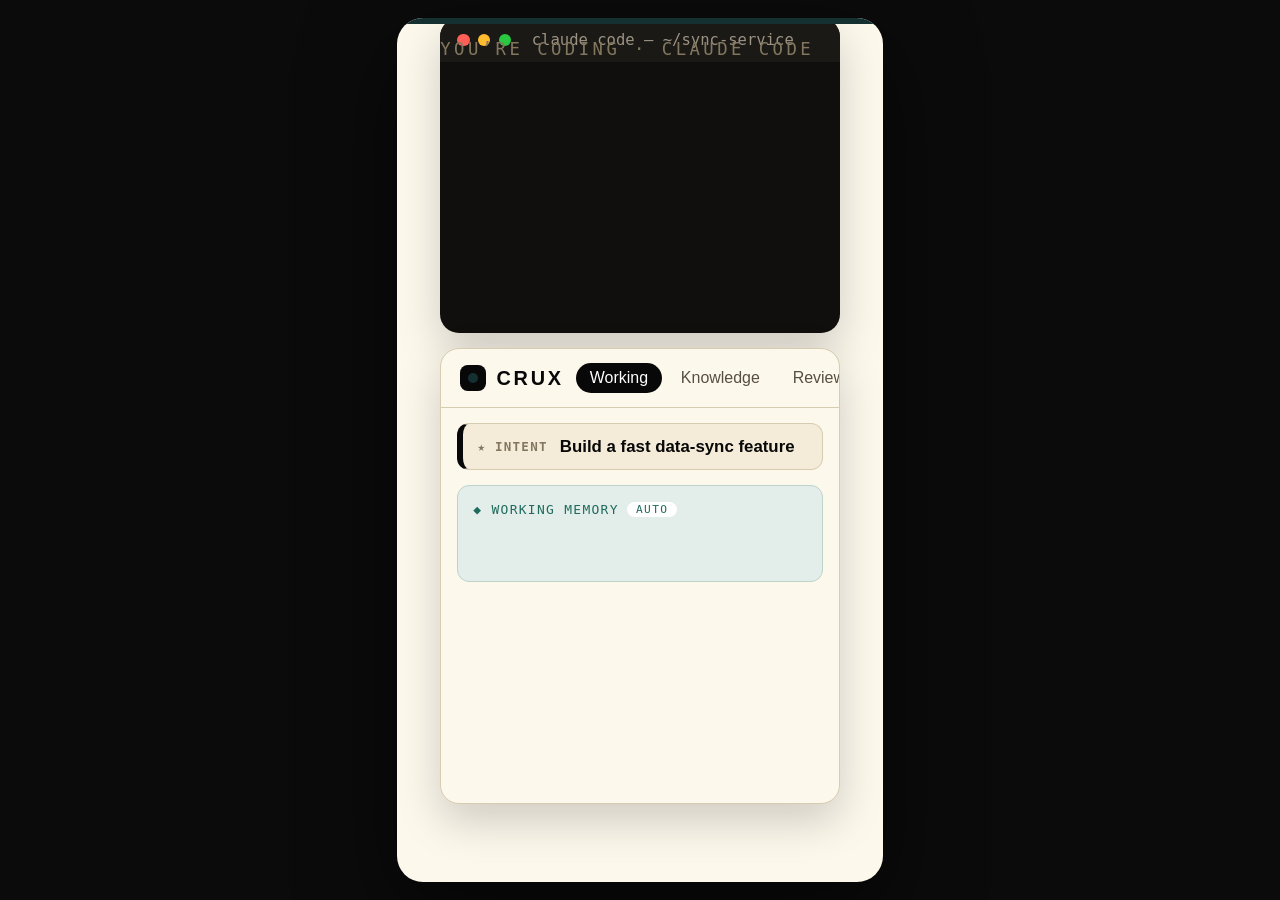
==== docs/demo.html @ d3659c35 "docs: rebuild demo as a product-in-action walkthrough Replaces the caption-only reel with a simulate" ====
<!doctype html>
<html lang="en">
<head>
<meta charset="utf-8"/>
<meta name="viewport" content="width=device-width, initial-scale=1"/>
<title>CRUX — product demo</title>
<style>
  :root{
    --canvas:#fdf8ec; --soft:#f4ecd8; --card:#efe6d0; --strong:#e3d9bf; --hair:#d6ccb2;
    --ink:#080808; --body:#2a251e; --muted:#574f41; --muted2:#83785f;
    --teal:#143030; --teal-ink:#1f6b5e; --teal-bg:#e3ede9; --teal-line:#bcd2cb;
    --peach:#a8541d; --peach-bg:#fbead8; --peach-line:#eccba9;
    --coral:#bf3422; --coral-bg:#fbe2dc; --coral-line:#eebcb1;
    --green:#15833f;
    --sans:-apple-system,BlinkMacSystemFont,"Segoe UI",Inter,Roboto,Helvetica,Arial,sans-serif;
    --mono:"SF Mono",ui-monospace,Menlo,Consolas,monospace;
  }
  *{box-sizing:border-box; margin:0; padding:0}
  html,body{height:100%}
  body{background:#0b0b0c; display:grid; place-items:center; font-family:var(--sans); overflow:hidden}

  .stage{position:relative; height:96vh; aspect-ratio:9/16; max-width:96vw; background:var(--canvas);
    border-radius:26px; overflow:hidden; box-shadow:0 30px 90px rgba(0,0,0,.6); --u:calc(96vh/100);
    display:flex; flex-direction:column}
  @media (max-aspect-ratio:9/16){ .stage{height:auto; width:96vw; --u:calc(96vw*16/9/100);} }

  .bar{position:absolute; top:0; left:0; height:calc(var(--u)*0.7); width:0; background:var(--teal); z-index:30}
  .stage.run .bar{animation:grow 58s linear forwards}
  @keyframes grow{to{width:100%}}

  /* phase label */
  .phase{position:absolute; top:calc(var(--u)*2.4); left:calc(var(--u)*5); z-index:20;
    font-family:var(--mono); font-size:calc(var(--u)*2); letter-spacing:.2em; text-transform:uppercase;
    color:var(--muted2); opacity:0; transition:opacity .5s}
  .phase.show{opacity:1}

  .desk{position:relative; flex:1; min-height:0; padding:calc(var(--u)*5.5) calc(var(--u)*5) 0}

  /* a window (terminal or app) */
  .win{position:absolute; left:calc(var(--u)*5); right:calc(var(--u)*5); border-radius:calc(var(--u)*2.2);
    overflow:hidden; box-shadow:0 calc(var(--u)*2) calc(var(--u)*5) rgba(8,8,8,.18);
    opacity:0; transform:translateY(calc(var(--u)*2)); transition:opacity .55s ease, transform .55s ease, top .55s ease, height .55s ease}
  .win.show{opacity:1; transform:none}
  .chrome{display:flex; align-items:center; gap:calc(var(--u)*1); padding:calc(var(--u)*1.5) calc(var(--u)*2)}
  .chrome .d{width:calc(var(--u)*1.4); height:calc(var(--u)*1.4); border-radius:50%}
  .chrome .t{margin-left:calc(var(--u)*1.4); font-family:var(--mono); font-size:calc(var(--u)*1.8)}

  /* terminal */
  #term{background:#100f0d}
  #term .chrome{background:#1b1916} #term .chrome .t{color:#9b9282}
  .scr{padding:calc(var(--u)*2) calc(var(--u)*2.2); font-family:var(--mono); font-size:calc(var(--u)*1.95);
    line-height:1.55; color:#e7ddc6; min-height:calc(var(--u)*12)}
  .scr .pr{color:#6fc0a8}
  .scr .out{color:#cfe6dd}
  .scr .ctx{display:block; margin:calc(var(--u)*1.4) 0; padding:calc(var(--u)*1.6) calc(var(--u)*1.8);
    border:1px dashed #3a5650; border-radius:calc(var(--u)*1.2); color:#8fc7b8; font-size:calc(var(--u)*1.95); line-height:1.5; white-space:pre-wrap}
  .scr .ctx b{color:#bfe3d8}
  .scr .hook{color:#7c9b93; font-size:calc(var(--u)*1.9)}
  .caret{display:inline-block; width:calc(var(--u)*1.1); height:calc(var(--u)*2.4); background:#6fc0a8;
    vertical-align:-3px; margin-left:2px; animation:blink 1s steps(1) infinite}
  @keyframes blink{50%{opacity:0}}

  /* CRUX app window */
  #crux{background:var(--canvas); border:1px solid var(--hair)}
  #crux .chrome{background:var(--soft); border-bottom:1px solid var(--hair)}
  #crux .chrome .t{color:var(--muted)}
  .appbar{display:flex; align-items:center; gap:calc(var(--u)*1.4); padding:calc(var(--u)*1.6) calc(var(--u)*2.2);
    border-bottom:1px solid var(--hair)}
  .logo{display:flex; align-items:center; gap:calc(var(--u)*1.2)}
  .logo .mk{width:calc(var(--u)*3); height:calc(var(--u)*3); border-radius:calc(var(--u)*0.9); background:var(--ink); position:relative}
  .logo .mk::after{content:""; position:absolute; inset:calc(var(--u)*0.9); border-radius:50%; background:var(--teal)}
  .logo .nm{font-weight:800; letter-spacing:.14em; font-size:calc(var(--u)*2.3); color:var(--ink)}
  .tabs{display:flex; gap:calc(var(--u)*0.6); margin-left:auto}
  .tab{font-size:calc(var(--u)*1.85); color:var(--muted); padding:calc(var(--u)*0.7) calc(var(--u)*1.6); border-radius:999px}
  .tab.on{background:var(--ink); color:#fff}
  .appbody{padding:calc(var(--u)*1.8)}

  .intent{display:flex; align-items:center; gap:calc(var(--u)*1.4); background:var(--soft); border:1px solid var(--hair);
    border-left:calc(var(--u)*0.8) solid var(--ink); border-radius:calc(var(--u)*1.4); padding:calc(var(--u)*1.4) calc(var(--u)*1.7);
    font-size:calc(var(--u)*1.95); color:var(--ink); font-weight:600}
  .intent .lab{font-family:var(--mono); font-size:calc(var(--u)*1.45); letter-spacing:.1em; text-transform:uppercase; color:var(--muted2)}

  .ctxpanel{margin-top:calc(var(--u)*1.8); background:var(--teal-bg); border:1px solid var(--teal-line); border-radius:calc(var(--u)*1.4); padding:calc(var(--u)*1.8)}
  .ctxpanel .lab{font-family:var(--mono); font-size:calc(var(--u)*1.5); letter-spacing:.1em; text-transform:uppercase; color:var(--teal-ink); margin-bottom:calc(var(--u)*1.1); display:flex; align-items:center; gap:calc(var(--u)*1)}
  .ctxpanel .auto{font-size:calc(var(--u)*1.3); background:#fff; color:var(--teal-ink); border-radius:999px; padding:1px calc(var(--u)*1)}
  .ctxpanel .wm{font-size:calc(var(--u)*1.85); line-height:1.45; color:var(--body); min-height:calc(var(--u)*4.5)}

  .dumps{margin-top:calc(var(--u)*1.5); display:flex; flex-direction:column; gap:calc(var(--u)*1)}
  .crd{display:flex; align-items:center; gap:calc(var(--u)*1.2); background:#fff; border:1px solid var(--hair);
    border-radius:calc(var(--u)*1.2); padding:calc(var(--u)*1.25) calc(var(--u)*1.4); font-size:calc(var(--u)*1.85); color:var(--body);
    opacity:0; transform:translateX(calc(var(--u)*3)); transition:opacity .45s ease, transform .45s ease}
  .crd.in{opacity:1; transform:none}
  .tag{font-family:var(--mono); font-size:calc(var(--u)*1.4); letter-spacing:.04em; text-transform:uppercase; font-weight:700;
    padding:calc(var(--u)*0.5) calc(var(--u)*1); border-radius:999px; flex:none}
  .t-dec{background:#e3eefb; color:#1f5fb0} .t-con{background:var(--coral-bg); color:var(--coral)}
  .t-q{background:var(--coral-bg); color:var(--coral)} .t-req{background:#e6efe0; color:#3d6b2a}
  .via{margin-left:auto; font-family:var(--mono); font-size:calc(var(--u)*1.4); color:var(--muted2); flex:none}

  .toast{position:absolute; right:calc(var(--u)*7); z-index:25; background:var(--ink); color:#fff;
    font-size:calc(var(--u)*1.9); padding:calc(var(--u)*1.3) calc(var(--u)*2); border-radius:999px;
    display:flex; align-items:center; gap:calc(var(--u)*1); opacity:0; transform:translateY(calc(var(--u)*1.5)); transition:.4s}
  .toast.show{opacity:1; transform:none}
  .toast .pls{width:calc(var(--u)*1.3); height:calc(var(--u)*1.3); border-radius:50%; background:var(--green)}

  /* caption strip */
  .cap{flex:none; padding:calc(var(--u)*2.2) calc(var(--u)*6) calc(var(--u)*3.2);
    font-size:calc(var(--u)*2.5); line-height:1.32; color:var(--muted); text-align:center; min-height:calc(var(--u)*9)}
  .cap b{color:var(--ink)}

  /* CTA */
  #cta{position:absolute; inset:0; background:var(--canvas); display:flex; flex-direction:column;
    justify-content:center; gap:calc(var(--u)*2.6); padding:calc(var(--u)*7); opacity:0; transition:opacity .6s; z-index:18}
  #cta.show{opacity:1}
  #cta .logo .mk{width:calc(var(--u)*6); height:calc(var(--u)*6); border-radius:calc(var(--u)*1.6)}
  #cta .logo .mk::after{inset:calc(var(--u)*1.9)}
  #cta .logo .nm{font-size:calc(var(--u)*6.5); letter-spacing:.12em}
  #cta h1{font-size:calc(var(--u)*6.2); line-height:1.05; letter-spacing:-.02em; color:var(--ink); font-weight:700}
  #cta .row{display:flex; gap:calc(var(--u)*1.4); flex-wrap:wrap}
  #cta .chip{font-size:calc(var(--u)*2.1); background:var(--soft); border:1px solid var(--hair); color:var(--ink);
    border-radius:999px; padding:calc(var(--u)*1.3) calc(var(--u)*2.2); font-weight:600}
  #cta .sub{font-size:calc(var(--u)*2.4); color:var(--muted)}

  .replay{position:absolute; inset:0; display:none; place-items:center; background:rgba(8,8,8,.78); z-index:40}
  .replay.show{display:grid}
  .replay button{font-size:calc(var(--u)*3); font-weight:600; color:#fff; background:var(--teal); border:none;
    border-radius:999px; padding:calc(var(--u)*2.2) calc(var(--u)*5); cursor:pointer}
</style>
</head>
<body>
  <div class="stage run" id="stage">
    <div class="bar"></div>
    <div class="phase" id="phase"></div>

    <div class="desk" id="desk">
      <!-- terminal -->
      <div class="win" id="term">
        <div class="chrome"><span class="d" style="background:#ff5f57"></span><span class="d" style="background:#febc2e"></span><span class="d" style="background:#28c840"></span><span class="t">claude code — ~/sync-service</span></div>
        <div class="scr" id="scr"></div>
      </div>

      <!-- CRUX app -->
      <div class="win" id="crux">
        <div class="appbar">
          <div class="logo"><span class="mk"></span><span class="nm">CRUX</span></div>
          <div class="tabs"><span class="tab on">Working</span><span class="tab">Knowledge</span><span class="tab">Review</span></div>
        </div>
        <div class="appbody">
          <div class="intent"><span class="lab">★ intent</span><span>Build a fast data-sync feature</span></div>
          <div class="ctxpanel">
            <div class="lab">◆ working memory <span class="auto">auto</span></div>
            <div class="wm" id="wm"></div>
          </div>
          <div class="dumps" id="dumps">
            <div class="crd" data-i="0"><span class="tag t-dec">decision</span>Sync incrementally, not full-table<span class="via">via claude-code</span></div>
            <div class="crd" data-i="1"><span class="tag t-con">constraint</span>Never deploy on Fridays<span class="via">via claude-code</span></div>
            <div class="crd" data-i="2"><span class="tag t-q">open q</span>How to resolve write conflicts?<span class="via">via claude-code</span></div>
          </div>
        </div>
      </div>

      <div class="toast" id="toast"><span class="pls"></span><span>CRUX · captured 3</span></div>
    </div>

    <div class="cap" id="cap"></div>

    <!-- CTA -->
    <div id="cta">
      <div class="logo"><span class="mk"></span><span class="nm">CRUX</span></div>
      <h1>Never re-explain<br/>context again.</h1>
      <div class="row"><span class="chip">🔒 Local-first</span><span class="chip">🪝 In your agent</span><span class="chip">🎯 Intent-aware</span></div>
      <div class="sub">memory for AI coding agents — captures what you decide, feeds it back when you need it.</div>
    </div>

    <div class="replay" id="replay"><button onclick="play()">▶ Replay</button></div>
  </div>

<script>
const $ = id => document.getElementById(id);
const stage=$('stage'), phase=$('phase'), term=$('term'), crux=$('crux'), scr=$('scr'),
      wm=$('wm'), toast=$('toast'), cap=$('cap'), cta=$('cta'), replay=$('replay'), desk=$('desk');
let RUN=0;
const sleep=ms=>new Promise(r=>setTimeout(r,ms));
function setPhase(t){ phase.textContent=t; phase.classList.toggle('show', !!t); }
function caption(html){ cap.innerHTML=html; }
function caret(el){ const c=document.createElement('span'); c.className='caret'; el.appendChild(c); return c; }

async function type(el, text, cps, id){           // typewriter into a fresh span
  const span=document.createElement('span'); el.appendChild(span);
  const car=caret(el);
  for(const ch of text){ if(id!==RUN) return; span.textContent+=ch; await sleep(1000/cps); }
  car.remove(); return span;
}
async function stream(el, cls, text, wps, id){     // word-by-word "model output"
  const span=document.createElement('span'); span.className=cls; el.appendChild(span);
  const words=text.split(' ');
  for(let i=0;i<words.length;i++){ if(id!==RUN) return; span.textContent+=(i?' ':'')+words[i]; await sleep(1000/wps); }
  return span;
}
function reset(){
  scr.innerHTML=''; wm.textContent='';
  [term,crux].forEach(w=>w.classList.remove('show'));
  toast.classList.remove('show'); cta.classList.remove('show'); replay.classList.remove('show');
  document.querySelectorAll('.crd').forEach(c=>c.classList.remove('in'));
  setPhase(''); caption('');
  stage.classList.remove('run'); void stage.offsetWidth; stage.classList.add('run');
}

async function play(){
  const id=++RUN; reset();

  /* ===== ACT 1 — coding in Claude Code, CRUX listening ===== */
  // split view: terminal top, CRUX bottom
  term.style.top='0'; term.style.height='40%';
  crux.style.top='42%'; crux.style.bottom='0'; crux.style.height='auto';
  setPhase('you’re coding · claude code');
  await sleep(400); if(id!==RUN)return;
  term.classList.add('show'); crux.classList.add('show');
  await sleep(700); if(id!==RUN)return;

  const line1=document.createElement('div'); scr.appendChild(line1);
  line1.innerHTML='<span class="pr">› </span>';
  await type(line1, 'implement the incremental sync layer', 30, id); if(id!==RUN)return;
  await sleep(500); if(id!==RUN)return;

  const out=document.createElement('div'); out.style.marginTop='calc(var(--u)*1.2)'; scr.appendChild(out);
  await stream(out, 'out', 'Going with incremental sync over full-table — much faster. Skipping Friday deploys per your constraint. Open question: how should we resolve write conflicts?', 8, id);
  if(id!==RUN)return;
  caption('You just <b>code normally</b>. CRUX is listening through the agent’s hooks.');
  await sleep(500); if(id!==RUN)return;

  // hook fires → cards land in CRUX + working memory writes
  const hook=document.createElement('div'); hook.className='hook'; hook.style.marginTop='calc(var(--u)*1.2)';
  scr.appendChild(hook); hook.textContent='⌁ crux · capturing from this turn…';
  toast.style.top='calc(var(--u)*7)'; toast.classList.add('show');
  await sleep(450); if(id!==RUN)return;
  for(const c of document.querySelectorAll('.crd')){ c.classList.add('in'); await sleep(550); if(id!==RUN)return; }
  await type(wm, 'Sync layer is incremental (not full-table) for speed. Friday deploys are off-limits. Conflict-resolution strategy still open.', 42, id);
  if(id!==RUN)return;
  caption('Every <b>decision, constraint &amp; open question</b> — filed automatically. Zero extra steps.');
  await sleep(2600); if(id!==RUN)return;

  /* ===== ACT 2 — next session, context auto-injected ===== */
  toast.classList.remove('show'); crux.classList.remove('show');
  await sleep(500); if(id!==RUN)return;
  term.style.top='0'; term.style.height='78%';     // terminal grows to full
  setPhase('next morning · brand-new session');
  caption('');
  scr.innerHTML='';
  await sleep(700); if(id!==RUN)return;

  const inj=document.createElement('div'); inj.className='ctx'; scr.appendChild(inj);
  inj.innerHTML='<b>⌁ CRUX context — auto-injected at session start</b>\n';
  await sleep(250); if(id!==RUN)return;
  await type(inj, 'INTENT: build a fast data-sync feature\nDECISIONS: incremental sync · Postgres · no Friday deploys\nOPEN: write-conflict resolution', 90, id);
  if(id!==RUN)return;
  caption('A fresh session. CRUX hands the agent <b>exactly where you left off.</b>');
  await sleep(800); if(id!==RUN)return;

  const l2=document.createElement('div'); l2.style.marginTop='calc(var(--u)*1.4)'; scr.appendChild(l2);
  l2.innerHTML='<span class="pr">› </span>';
  await type(l2, 'continue where we left off', 30, id); if(id!==RUN)return;
  await sleep(400); if(id!==RUN)return;
  const o2=document.createElement('div'); o2.style.marginTop='calc(var(--u)*1.2)'; scr.appendChild(o2);
  await stream(o2, 'out', 'Resuming the incremental Postgres sync. Next up: write-conflict resolution — I’ll go last-writer-wins with a version clock.', 8, id);
  if(id!==RUN)return;
  caption('It already knew. <b>No re-explaining. No repeated mistakes.</b>');
  await sleep(2800); if(id!==RUN)return;

  /* ===== ACT 3 — CTA ===== */
  setPhase(''); caption('');
  cta.classList.add('show');
  await sleep(5000); if(id!==RUN)return;
  replay.classList.add('show');
}
play();
</script>
</body>
</html>
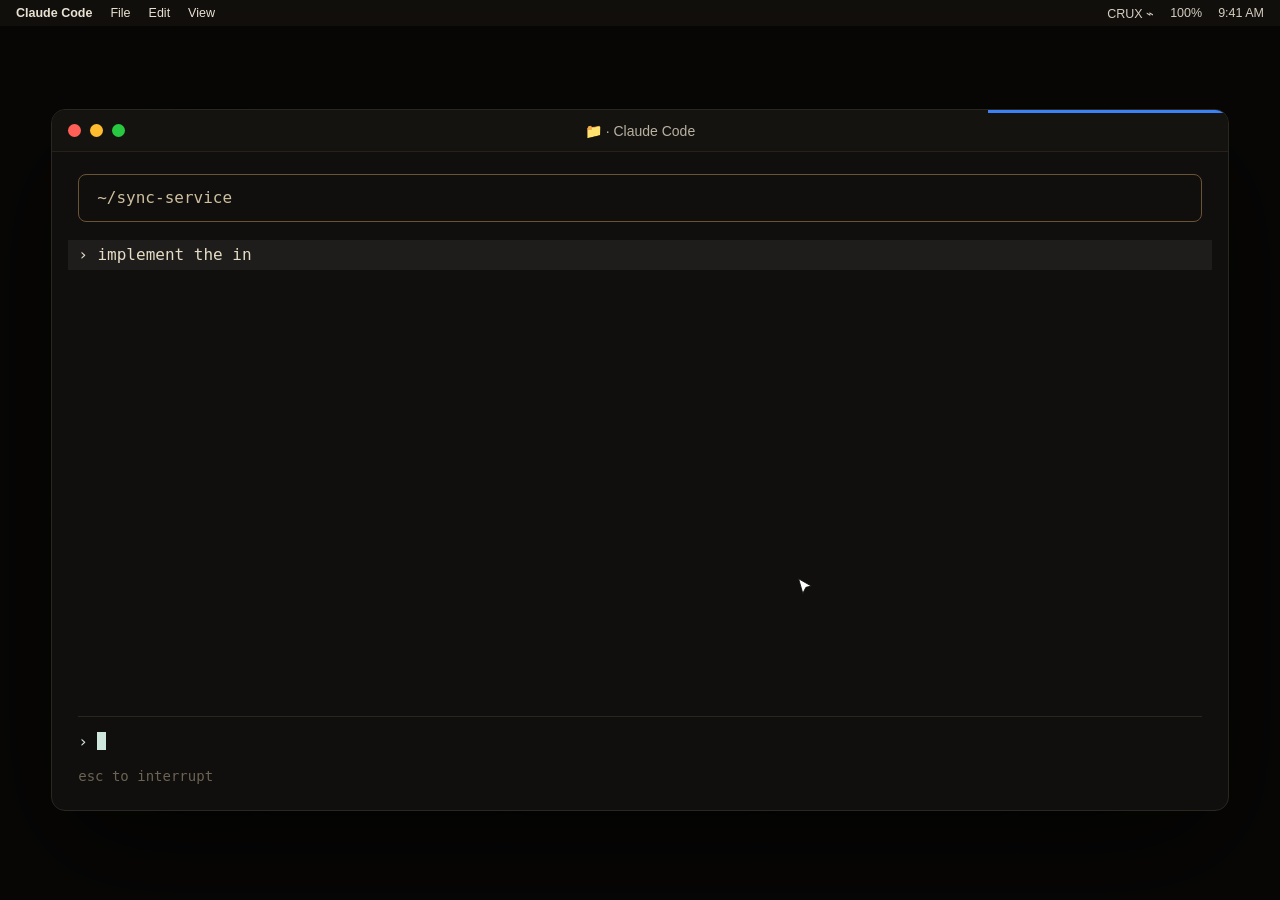
==== commit ec27b05b: "docs: rebuild demo from CRUX's real UI components The demo now embeds the actual <style> and <nav> f" ====
--- a/docs/demo.html
+++ b/docs/demo.html
@@ -7,272 +7,812 @@
 <style>
   :root{
     --canvas:#fdf8ec; --soft:#f4ecd8; --card:#efe6d0; --strong:#e3d9bf; --hair:#d6ccb2;
-    --ink:#080808; --body:#2a251e; --muted:#574f41; --muted2:#83785f;
-    --teal:#143030; --teal-ink:#1f6b5e; --teal-bg:#e3ede9; --teal-line:#bcd2cb;
+    --ink:#080808; --body:#2a251e; --muted:#574f41; --muted2:#83785f; --on:#fff;
+    --teal:#143030; --teal-bg:#e3ede9; --teal-line:#bcd2cb;
     --peach:#a8541d; --peach-bg:#fbead8; --peach-line:#eccba9;
     --coral:#bf3422; --coral-bg:#fbe2dc; --coral-line:#eebcb1;
     --green:#15833f;
-    --sans:-apple-system,BlinkMacSystemFont,"Segoe UI",Inter,Roboto,Helvetica,Arial,sans-serif;
-    --mono:"SF Mono",ui-monospace,Menlo,Consolas,monospace;
+    --r-sm:8px; --r-md:12px; --r-lg:16px; --r-xl:24px; --pill:9999px;
+    --sans:'Inter',-apple-system,BlinkMacSystemFont,'Segoe UI',Roboto,sans-serif;
+    --mono:'JetBrains Mono',ui-monospace,SFMono-Regular,Menlo,monospace;
   }
-  *{box-sizing:border-box; margin:0; padding:0}
-  html,body{height:100%}
-  body{background:#0b0b0c; display:grid; place-items:center; font-family:var(--sans); overflow:hidden}
-
-  .stage{position:relative; height:96vh; aspect-ratio:9/16; max-width:96vw; background:var(--canvas);
-    border-radius:26px; overflow:hidden; box-shadow:0 30px 90px rgba(0,0,0,.6); --u:calc(96vh/100);
-    display:flex; flex-direction:column}
-  @media (max-aspect-ratio:9/16){ .stage{height:auto; width:96vw; --u:calc(96vw*16/9/100);} }
-
-  .bar{position:absolute; top:0; left:0; height:calc(var(--u)*0.7); width:0; background:var(--teal); z-index:30}
-  .stage.run .bar{animation:grow 58s linear forwards}
-  @keyframes grow{to{width:100%}}
-
-  /* phase label */
-  .phase{position:absolute; top:calc(var(--u)*2.4); left:calc(var(--u)*5); z-index:20;
-    font-family:var(--mono); font-size:calc(var(--u)*2); letter-spacing:.2em; text-transform:uppercase;
-    color:var(--muted2); opacity:0; transition:opacity .5s}
-  .phase.show{opacity:1}
-
-  .desk{position:relative; flex:1; min-height:0; padding:calc(var(--u)*5.5) calc(var(--u)*5) 0}
-
-  /* a window (terminal or app) */
-  .win{position:absolute; left:calc(var(--u)*5); right:calc(var(--u)*5); border-radius:calc(var(--u)*2.2);
-    overflow:hidden; box-shadow:0 calc(var(--u)*2) calc(var(--u)*5) rgba(8,8,8,.18);
-    opacity:0; transform:translateY(calc(var(--u)*2)); transition:opacity .55s ease, transform .55s ease, top .55s ease, height .55s ease}
-  .win.show{opacity:1; transform:none}
-  .chrome{display:flex; align-items:center; gap:calc(var(--u)*1); padding:calc(var(--u)*1.5) calc(var(--u)*2)}
-  .chrome .d{width:calc(var(--u)*1.4); height:calc(var(--u)*1.4); border-radius:50%}
-  .chrome .t{margin-left:calc(var(--u)*1.4); font-family:var(--mono); font-size:calc(var(--u)*1.8)}
-
-  /* terminal */
-  #term{background:#100f0d}
-  #term .chrome{background:#1b1916} #term .chrome .t{color:#9b9282}
-  .scr{padding:calc(var(--u)*2) calc(var(--u)*2.2); font-family:var(--mono); font-size:calc(var(--u)*1.95);
-    line-height:1.55; color:#e7ddc6; min-height:calc(var(--u)*12)}
-  .scr .pr{color:#6fc0a8}
-  .scr .out{color:#cfe6dd}
-  .scr .ctx{display:block; margin:calc(var(--u)*1.4) 0; padding:calc(var(--u)*1.6) calc(var(--u)*1.8);
-    border:1px dashed #3a5650; border-radius:calc(var(--u)*1.2); color:#8fc7b8; font-size:calc(var(--u)*1.95); line-height:1.5; white-space:pre-wrap}
-  .scr .ctx b{color:#bfe3d8}
-  .scr .hook{color:#7c9b93; font-size:calc(var(--u)*1.9)}
-  .caret{display:inline-block; width:calc(var(--u)*1.1); height:calc(var(--u)*2.4); background:#6fc0a8;
-    vertical-align:-3px; margin-left:2px; animation:blink 1s steps(1) infinite}
-  @keyframes blink{50%{opacity:0}}
-
-  /* CRUX app window */
-  #crux{background:var(--canvas); border:1px solid var(--hair)}
-  #crux .chrome{background:var(--soft); border-bottom:1px solid var(--hair)}
-  #crux .chrome .t{color:var(--muted)}
-  .appbar{display:flex; align-items:center; gap:calc(var(--u)*1.4); padding:calc(var(--u)*1.6) calc(var(--u)*2.2);
-    border-bottom:1px solid var(--hair)}
-  .logo{display:flex; align-items:center; gap:calc(var(--u)*1.2)}
-  .logo .mk{width:calc(var(--u)*3); height:calc(var(--u)*3); border-radius:calc(var(--u)*0.9); background:var(--ink); position:relative}
-  .logo .mk::after{content:""; position:absolute; inset:calc(var(--u)*0.9); border-radius:50%; background:var(--teal)}
-  .logo .nm{font-weight:800; letter-spacing:.14em; font-size:calc(var(--u)*2.3); color:var(--ink)}
-  .tabs{display:flex; gap:calc(var(--u)*0.6); margin-left:auto}
-  .tab{font-size:calc(var(--u)*1.85); color:var(--muted); padding:calc(var(--u)*0.7) calc(var(--u)*1.6); border-radius:999px}
-  .tab.on{background:var(--ink); color:#fff}
-  .appbody{padding:calc(var(--u)*1.8)}
-
-  .intent{display:flex; align-items:center; gap:calc(var(--u)*1.4); background:var(--soft); border:1px solid var(--hair);
-    border-left:calc(var(--u)*0.8) solid var(--ink); border-radius:calc(var(--u)*1.4); padding:calc(var(--u)*1.4) calc(var(--u)*1.7);
-    font-size:calc(var(--u)*1.95); color:var(--ink); font-weight:600}
-  .intent .lab{font-family:var(--mono); font-size:calc(var(--u)*1.45); letter-spacing:.1em; text-transform:uppercase; color:var(--muted2)}
-
-  .ctxpanel{margin-top:calc(var(--u)*1.8); background:var(--teal-bg); border:1px solid var(--teal-line); border-radius:calc(var(--u)*1.4); padding:calc(var(--u)*1.8)}
-  .ctxpanel .lab{font-family:var(--mono); font-size:calc(var(--u)*1.5); letter-spacing:.1em; text-transform:uppercase; color:var(--teal-ink); margin-bottom:calc(var(--u)*1.1); display:flex; align-items:center; gap:calc(var(--u)*1)}
-  .ctxpanel .auto{font-size:calc(var(--u)*1.3); background:#fff; color:var(--teal-ink); border-radius:999px; padding:1px calc(var(--u)*1)}
-  .ctxpanel .wm{font-size:calc(var(--u)*1.85); line-height:1.45; color:var(--body); min-height:calc(var(--u)*4.5)}
-
-  .dumps{margin-top:calc(var(--u)*1.5); display:flex; flex-direction:column; gap:calc(var(--u)*1)}
-  .crd{display:flex; align-items:center; gap:calc(var(--u)*1.2); background:#fff; border:1px solid var(--hair);
-    border-radius:calc(var(--u)*1.2); padding:calc(var(--u)*1.25) calc(var(--u)*1.4); font-size:calc(var(--u)*1.85); color:var(--body);
-    opacity:0; transform:translateX(calc(var(--u)*3)); transition:opacity .45s ease, transform .45s ease}
-  .crd.in{opacity:1; transform:none}
-  .tag{font-family:var(--mono); font-size:calc(var(--u)*1.4); letter-spacing:.04em; text-transform:uppercase; font-weight:700;
-    padding:calc(var(--u)*0.5) calc(var(--u)*1); border-radius:999px; flex:none}
-  .t-dec{background:#e3eefb; color:#1f5fb0} .t-con{background:var(--coral-bg); color:var(--coral)}
-  .t-q{background:var(--coral-bg); color:var(--coral)} .t-req{background:#e6efe0; color:#3d6b2a}
-  .via{margin-left:auto; font-family:var(--mono); font-size:calc(var(--u)*1.4); color:var(--muted2); flex:none}
-
-  .toast{position:absolute; right:calc(var(--u)*7); z-index:25; background:var(--ink); color:#fff;
-    font-size:calc(var(--u)*1.9); padding:calc(var(--u)*1.3) calc(var(--u)*2); border-radius:999px;
-    display:flex; align-items:center; gap:calc(var(--u)*1); opacity:0; transform:translateY(calc(var(--u)*1.5)); transition:.4s}
-  .toast.show{opacity:1; transform:none}
-  .toast .pls{width:calc(var(--u)*1.3); height:calc(var(--u)*1.3); border-radius:50%; background:var(--green)}
-
-  /* caption strip */
-  .cap{flex:none; padding:calc(var(--u)*2.2) calc(var(--u)*6) calc(var(--u)*3.2);
-    font-size:calc(var(--u)*2.5); line-height:1.32; color:var(--muted); text-align:center; min-height:calc(var(--u)*9)}
-  .cap b{color:var(--ink)}
-
-  /* CTA */
-  #cta{position:absolute; inset:0; background:var(--canvas); display:flex; flex-direction:column;
-    justify-content:center; gap:calc(var(--u)*2.6); padding:calc(var(--u)*7); opacity:0; transition:opacity .6s; z-index:18}
-  #cta.show{opacity:1}
-  #cta .logo .mk{width:calc(var(--u)*6); height:calc(var(--u)*6); border-radius:calc(var(--u)*1.6)}
-  #cta .logo .mk::after{inset:calc(var(--u)*1.9)}
-  #cta .logo .nm{font-size:calc(var(--u)*6.5); letter-spacing:.12em}
-  #cta h1{font-size:calc(var(--u)*6.2); line-height:1.05; letter-spacing:-.02em; color:var(--ink); font-weight:700}
-  #cta .row{display:flex; gap:calc(var(--u)*1.4); flex-wrap:wrap}
-  #cta .chip{font-size:calc(var(--u)*2.1); background:var(--soft); border:1px solid var(--hair); color:var(--ink);
-    border-radius:999px; padding:calc(var(--u)*1.3) calc(var(--u)*2.2); font-weight:600}
-  #cta .sub{font-size:calc(var(--u)*2.4); color:var(--muted)}
-
-  .replay{position:absolute; inset:0; display:none; place-items:center; background:rgba(8,8,8,.78); z-index:40}
+  *{box-sizing:border-box}
+  html,body{margin:0;height:100%}
+  body{background:var(--canvas); color:var(--body); font-family:var(--sans); font-size:16px;
+    -webkit-font-smoothing:antialiased}
+  .display{font-weight:600; letter-spacing:-.02em; color:var(--ink); line-height:1.05}
+  .mono{font-family:var(--mono)}
+  .muted{color:var(--muted)} .muted2{color:var(--muted2)}
+  button{font-family:var(--sans); cursor:pointer}
+  a{color:inherit}
+
+  /* nav */
+  nav{position:sticky; top:0; z-index:30; height:64px; display:flex; align-items:center; gap:8px;
+    padding:0 28px; background:var(--canvas); border-bottom:1px solid var(--hair)}
+  .brand{display:flex; align-items:center; gap:10px; margin-right:22px}
+  .brand .logo{width:30px;height:30px;border-radius:8px;display:grid;place-items:center;
+    background:var(--ink)}
+  .brand .logo svg{width:18px;height:18px}
+  .brand .name{font-weight:700; letter-spacing:.16em; font-size:14px; color:var(--ink)}
+  .brand .sub{font-size:9px; letter-spacing:.22em; color:var(--muted2); margin-top:1px}
+  .tabs{display:flex; gap:4px}
+  .tab{border:none; background:none; color:var(--muted); font-size:14px; font-weight:500;
+    padding:8px 14px; border-radius:var(--pill); display:flex; align-items:center; gap:7px}
+  .tab svg{width:15px; height:15px; stroke:currentColor; fill:none; stroke-width:1.7;
+    stroke-linecap:round; stroke-linejoin:round; flex:none}
+  .tab:hover{color:var(--ink)}
+  .tab.on{background:var(--ink); color:var(--on)}
+  .tab .badge{font-family:var(--mono); font-size:11px; background:rgba(0,0,0,.08); color:var(--muted);
+    padding:1px 7px; border-radius:var(--pill)}
+  .tab.on .badge{background:rgba(255,255,255,.2); color:#fff}
+  .tab.alert .badge{background:var(--coral); color:#fff}
+  .navright{margin-left:auto; display:flex; align-items:center; gap:14px}
+  .status{font-family:var(--mono); font-size:11px; color:var(--muted); border:1px solid var(--hair);
+    border-radius:var(--pill); padding:5px 11px}
+  .status b{color:var(--green)}
+  .who{display:flex; align-items:center; gap:8px; border:1px solid var(--hair); border-radius:var(--pill);
+    padding:4px 12px 4px 4px; font-size:13px; color:var(--ink)}
+  .who .av{width:26px;height:26px;border-radius:50%;background:var(--teal);color:#fff;font-size:11px;
+    font-weight:600;display:grid;place-items:center}
+
+  /* layout */
+  .wrap{max-width:1180px; margin:0 auto; padding:34px 28px 80px}
+  .crumb{font-family:var(--mono); font-size:11px; letter-spacing:.08em; color:var(--muted2);
+    text-transform:uppercase; margin-bottom:22px}
+  .crumb b{color:var(--muted)}
+
+  /* hero */
+  .hero{background:var(--soft); border:1px solid var(--hair); border-radius:var(--r-xl); padding:46px}
+  .kicker{font-family:var(--mono); font-size:11px; letter-spacing:.14em; text-transform:uppercase;
+    color:var(--muted2); margin-bottom:18px}
+  .hero h1{font-size:54px; margin:0 0 14px}
+  .hero p{font-size:17px; color:var(--muted); max-width:620px; margin:0 0 26px; line-height:1.5}
+  .row{display:flex; align-items:center; gap:18px; flex-wrap:wrap}
+  .btn{border:none; border-radius:var(--r-md); font-size:14px; font-weight:600; padding:0 20px; height:46px;
+    display:inline-flex; align-items:center; gap:9px}
+  .btn.primary{background:var(--ink); color:var(--on)}
+  .btn.primary:hover{filter:brightness(1.15)}
+  .btn.ghost{background:transparent; color:var(--ink); text-decoration:underline; text-underline-offset:3px;
+    padding:0 4px; font-weight:500}
+  .btn.teal{background:var(--teal); color:#fff}
+  .btn.sm{height:38px; font-size:13px; padding:0 15px}
+  .btn.out{background:var(--canvas); border:1px solid var(--hair); color:var(--ink)}
+  .btn.danger{background:transparent; color:var(--coral); border:1px solid var(--coral-line)}
+
+  .seedbox{width:100%; min-height:120px; border:1px solid var(--hair); background:var(--canvas);
+    border-radius:var(--r-md); padding:14px 16px; font-size:15px; color:var(--ink); outline:none;
+    font-family:var(--sans); resize:vertical; line-height:1.5}
+  .seedbox:focus{border-color:var(--ink)}
+  .invite{display:flex; gap:8px; align-items:center; margin-top:14px}
+  .invite code{flex:1; font-family:var(--mono); font-size:12px; background:var(--soft); color:var(--ink);
+    border:1px solid var(--hair); border-radius:var(--r-sm); padding:9px 11px; overflow:auto; white-space:nowrap}
+
+  /* capture */
+  .capture{display:flex; gap:10px; margin-top:24px}
+  .capture input{flex:1; height:50px; border:1px solid var(--hair); background:var(--canvas);
+    border-radius:var(--r-md); padding:0 18px; font-size:15px; color:var(--ink); outline:none}
+  .capture input:focus{border-color:var(--ink)}
+
+  /* grid + cards */
+  .cols{display:grid; grid-template-columns:1fr 1fr 360px; gap:18px; margin-top:18px}
+  @media(max-width:980px){.cols{grid-template-columns:1fr}}
+  .card{background:var(--canvas); border:1px solid var(--hair); border-radius:var(--r-lg); padding:24px}
+  .card.accent-peach{background:var(--peach-bg); border-color:var(--peach-line)}
+  .card.accent-coral{background:var(--coral-bg); border-color:var(--coral-line)}
+  .card.accent-teal{background:var(--teal-bg); border-color:var(--teal-line)}
+  .tagline{font-family:var(--mono); font-size:11px; letter-spacing:.1em; text-transform:uppercase; margin-bottom:14px}
+  .tagline.coral{color:var(--coral)} .tagline.peach{color:var(--peach)} .tagline.teal{color:var(--teal)}
+  .card h3{font-size:19px; color:var(--ink); margin:0 0 10px; line-height:1.3; font-weight:600; letter-spacing:-.01em}
+  .card .desc{font-size:14px; color:var(--muted); line-height:1.55; margin-bottom:18px}
+  .card .foot{display:flex; gap:10px; align-items:center}
+
+  /* activity */
+  .act h4{font-family:var(--sans); font-size:12px; letter-spacing:.12em; text-transform:uppercase;
+    color:var(--muted); margin:0 0 16px; display:flex; justify-content:space-between; align-items:center}
+  .live{font-family:var(--mono); font-size:10px; color:var(--green); display:flex; gap:6px; align-items:center}
+  .live::before{content:""; width:7px;height:7px;border-radius:50%;background:var(--green)}
+  .ev{padding:13px 0; border-top:1px solid var(--hair)}
+  .ev:first-of-type{border-top:none; padding-top:0}
+  .ev .tag{font-family:var(--mono); font-size:10px; padding:2px 7px; border-radius:6px; margin-right:8px}
+  .ev .when{font-family:var(--mono); font-size:11px; color:var(--muted2)}
+  .ev .txt{font-size:13.5px; color:var(--body); margin-top:7px; line-height:1.5}
+  .ev .txt b{color:var(--ink); font-weight:600}
+
+  /* stat strip */
+  .strip{display:grid; grid-template-columns:repeat(3,1fr); gap:1px; background:var(--hair);
+    border:1px solid var(--hair); border-radius:var(--r-lg); overflow:hidden; margin-top:18px}
+  .stat{background:var(--canvas); padding:18px 22px}
+  .stat .l{font-family:var(--mono); font-size:11px; letter-spacing:.06em; text-transform:uppercase; color:var(--muted2)}
+  .stat .v{font-size:22px; color:var(--ink); margin-top:6px; font-weight:600; letter-spacing:-.01em}
+  .stat .v small{font-size:13px; color:var(--green); font-weight:500; margin-left:6px}
+
+  /* lists (KB / decisions) */
+  .sectlabel{font-family:var(--mono); font-size:11px; letter-spacing:.1em; text-transform:uppercase;
+    color:var(--muted2); margin:30px 0 12px}
+  .item{display:flex; gap:14px; padding:16px 18px; background:var(--canvas); border:1px solid var(--hair);
+    border-radius:var(--r-lg); margin-bottom:10px; align-items:flex-start; cursor:pointer}
+  .item:hover{border-color:var(--muted2)}
+  .item .bar{width:4px; align-self:stretch; border-radius:3px; flex:none}
+  .bar.teal{background:var(--teal)} .bar.peach{background:var(--peach)}
+  .item .main{flex:1; min-width:0}
+  .item .ti{font-size:15.5px; color:var(--ink); font-weight:600; letter-spacing:-.01em}
+  .item .su{font-size:13.5px; color:var(--muted); margin-top:4px; line-height:1.5}
+  .item .met{display:flex; gap:8px; align-items:center; margin-top:10px; flex-wrap:wrap}
+  .pill{font-family:var(--mono); font-size:10.5px; padding:3px 9px; border-radius:var(--pill);
+    background:var(--card); color:var(--muted)}
+  .pill.type{background:var(--teal-bg); color:var(--teal)}
+  .pill.use{background:var(--peach-bg); color:var(--peach)}
+  .pill.src{background:none; color:var(--muted2)}
+
+  .seg{display:inline-flex; gap:2px; background:var(--card); border-radius:var(--pill); padding:4px; margin-bottom:6px}
+  .seg button{border:none; background:none; color:var(--muted); font-family:var(--mono); font-size:12px;
+    padding:6px 13px; border-radius:var(--pill)}
+  .seg button.on{background:var(--canvas); color:var(--ink)}
+  .seg button .d{display:inline-block; width:7px;height:7px;border-radius:50%; margin-right:6px; vertical-align:middle}
+
+  .head{font-size:30px; margin:0 0 6px}
+  .sub{font-size:15px; color:var(--muted); margin:0 0 26px; max-width:680px; line-height:1.5}
+
+  /* conflict / decision card */
+  .dcard{background:var(--canvas); border:1px solid var(--hair); border-radius:var(--r-xl); padding:30px; margin-bottom:18px}
+  .dcard .top{display:flex; justify-content:space-between; align-items:center; margin-bottom:18px; gap:12px}
+  .chip{font-family:var(--mono); font-size:11px; padding:5px 11px; border-radius:var(--r-sm)}
+  .chip.coral{background:var(--coral-bg); color:var(--coral)} .chip.peach{background:var(--peach-bg); color:var(--peach)}
+  .dcard h3{font-size:22px; color:var(--ink); margin:0 0 18px; letter-spacing:-.01em}
+  .compare{display:grid; grid-template-columns:1fr 40px 1fr; align-items:center; gap:0}
+  @media(max-width:760px){.compare{grid-template-columns:1fr; gap:10px}}
+  .pane{border-radius:var(--r-md); padding:18px}
+  .pane.a{background:var(--coral-bg)} .pane.b{background:var(--teal-bg)}
+  .pane .pl{font-family:var(--mono); font-size:10px; letter-spacing:.08em; text-transform:uppercase; margin-bottom:8px}
+  .pane.a .pl{color:var(--coral)} .pane.b .pl{color:var(--teal)}
+  .pane .pt{font-size:14px; color:var(--ink); line-height:1.5}
+  .arrow{text-align:center; color:var(--muted2)}
+  .dfoot{display:flex; justify-content:space-between; align-items:center; margin-top:20px; gap:10px; flex-wrap:wrap}
+  .dactions{display:flex; gap:9px}
+  .refine{display:flex; flex-direction:column; gap:9px; margin-top:14px}
+  .refine input{height:42px; border:1px solid var(--hair); background:var(--soft); border-radius:var(--r-md);
+    padding:0 14px; font-size:14px; color:var(--ink); outline:none}
+  .refine input:focus{border-color:var(--ink)}
+
+  /* drawer */
+  #scrim{position:fixed; inset:0; background:rgba(20,15,5,.28); z-index:40; opacity:0; pointer-events:none; transition:.25s}
+  #scrim.on{opacity:1; pointer-events:auto}
+  #drawer{position:fixed; top:0; right:0; bottom:0; width:420px; max-width:92vw; z-index:41; background:var(--canvas);
+    border-left:1px solid var(--hair); transform:translateX(100%); transition:transform .3s cubic-bezier(.4,.2,.2,1);
+    overflow:auto; padding:30px}
+  #drawer.on{transform:none}
+  #drawer .tier{display:inline-block; font-family:var(--mono); font-size:11px; padding:5px 11px; border-radius:var(--pill); margin-bottom:16px}
+  .tier.teal{background:var(--teal-bg); color:var(--teal)} .tier.peach{background:var(--peach-bg); color:var(--peach)}
+  #drawer h2{font-size:24px; color:var(--ink); margin:0 0 10px; letter-spacing:-.02em; line-height:1.2}
+  #drawer .ds{font-size:15px; color:var(--muted); line-height:1.6; margin-bottom:18px}
+  .usedb{display:inline-flex; gap:7px; align-items:center; font-family:var(--mono); font-size:12px; color:var(--green);
+    background:rgba(31,157,87,.08); border:1px solid rgba(31,157,87,.2); padding:7px 12px; border-radius:var(--r-sm); margin-bottom:18px}
+  .meta{font-family:var(--mono); font-size:12px; color:var(--muted); line-height:2; margin-bottom:18px}
+  .meta b{color:var(--muted2); font-weight:400}
+  .tags{display:flex; flex-wrap:wrap; gap:6px; margin-bottom:22px}
+  .edges{margin-bottom:18px; display:flex; flex-direction:column; gap:8px}
+  .edges .edge{font-size:13px; color:var(--muted); display:flex; flex-wrap:wrap; gap:6px; align-items:center}
+  .edges .el{font-family:var(--mono); font-size:10px; letter-spacing:.06em; text-transform:uppercase; color:var(--muted2)}
+  .edges .ep{background:var(--teal-bg); color:var(--teal); border:1px solid var(--teal-line); border-radius:var(--pill);
+    padding:3px 10px; cursor:pointer; font-size:12.5px}
+  .edges .ep:hover{filter:brightness(.97)}
+  .acts{display:flex; flex-direction:column; gap:9px}
+  .acts .btn{justify-content:center; width:100%}
+
+  /* lenses (emergent topics) */
+  .lensbar{display:flex; flex-wrap:wrap; gap:8px; margin:4px 0 14px}
+  .lens{border:1px solid var(--hair); background:var(--canvas); color:var(--body); border-radius:var(--pill);
+    padding:6px 14px; font-size:13px; cursor:pointer}
+  .lens:hover{border-color:var(--muted2)}
+  .lens.on{background:var(--ink); color:#fff; border-color:var(--ink)}
+  .lens.new{border-style:dashed; color:var(--muted)}
+  .lens .lx{margin-left:6px; opacity:.55} .lens .lx:hover{opacity:1; color:var(--coral)}
+
+  /* knowledge explorer (two-pane) */
+  .kbwrap{display:grid; grid-template-columns:320px 1fr; gap:18px; align-items:start; margin-top:8px}
+  @media(max-width:900px){.kbwrap{grid-template-columns:1fr}}
+  .kbnav{position:sticky; top:80px; background:var(--canvas); border:1px solid var(--hair); border-radius:var(--r-lg);
+    padding:14px; max-height:calc(100vh - 110px); display:flex; flex-direction:column; overflow:hidden}
+  .kbnavtop{flex:none}
+  .kblist{flex:1; overflow-y:auto; margin:0 -4px; padding:0 4px}
+  .kbsearchwrap{position:relative; margin-bottom:10px}
+  .kbsi{position:absolute; left:11px; top:50%; transform:translateY(-50%); color:var(--muted2); font-size:14px; pointer-events:none}
+  .kbclear{position:absolute; right:9px; top:50%; transform:translateY(-50%); color:var(--muted2); cursor:pointer; font-size:16px; line-height:1; padding:2px 4px}
+  .kbclear:hover{color:var(--ink)}
+  .kbsearch{width:100%; height:38px; border:1px solid var(--hair); background:var(--soft); border-radius:var(--r-md);
+    padding:0 28px 0 30px; font-size:13px; color:var(--ink); outline:none; box-sizing:border-box}
+  .kbsearch:focus{border-color:var(--teal); background:var(--canvas)}
+  .kbcount{font-family:var(--mono); font-size:10px; color:var(--teal); min-height:13px; margin:-4px 2px 6px}
+  .kbnav.searching .kbgroup{margin-bottom:2px}
+  .kbmodes{display:inline-flex; gap:2px; background:var(--card); border-radius:var(--pill); padding:3px; margin-bottom:12px}
+  .kbmode{border:none; background:none; color:var(--muted); font-family:var(--mono); font-size:11px; padding:5px 12px; border-radius:var(--pill)}
+  .kbmode.on{background:var(--canvas); color:var(--ink)}
+  /* provenance + editable filing in the detail panel */
+  .prov{display:flex; gap:12px; align-items:center; background:var(--soft); border:1px solid var(--hair);
+    border-radius:var(--r-md); padding:13px 15px}
+  .prov .pi{width:32px;height:32px;border-radius:8px;background:var(--card);display:grid;place-items:center;font-size:15px;flex:none}
+  .prov .pmeta{font-size:13px; color:var(--muted); line-height:1.45}
+  .prov .pmeta b{color:var(--ink); font-weight:600}
+  .filing{display:flex; flex-wrap:wrap; gap:10px; align-items:center}
+  .fsel{display:inline-flex; align-items:center; gap:7px; height:36px; padding:0 6px 0 12px;
+    border:1px solid var(--hair); background:var(--soft); border-radius:var(--pill); font-size:13px; color:var(--ink)}
+  .fsel .lbl{color:var(--muted2); font-family:var(--mono); font-size:10px; text-transform:uppercase}
+  .fsel select{border:none; background:none; color:var(--ink); font-family:var(--sans); font-size:13px;
+    font-weight:500; outline:none; cursor:pointer; padding:6px 4px}
+  .fhint{margin-top:10px; font-size:12.5px; color:var(--muted); line-height:1.5;
+    background:var(--teal-bg); border:1px solid var(--teal-line); border-radius:var(--r-md); padding:10px 13px}
+  .fhint b{color:var(--teal)}
+  /* threads / working */
+  .newthread{display:flex; gap:10px; margin:6px 0 24px}
+  .ntinput{flex:1; height:48px; border:1px solid var(--hair); background:var(--canvas); border-radius:var(--r-md);
+    padding:0 16px; font-size:15px; color:var(--ink); outline:none; font-family:var(--sans)}
+  .ntinput:focus{border-color:var(--ink)}
+  .tcard{display:flex; align-items:center; gap:14px; background:var(--canvas); border:1px solid var(--hair);
+    border-radius:var(--r-md); padding:16px 18px; margin-bottom:10px; cursor:pointer}
+  .tcard:hover{border-color:var(--muted2)}
+  .tcard.cur{border-color:var(--teal-line); background:var(--teal-bg)}
+  .tcmain{flex:1; min-width:0}
+  .tctitle{font-size:16px; font-weight:600; color:var(--ink); display:flex; align-items:center; gap:8px}
+  .tcsub{font-size:13px; color:var(--muted); margin-top:3px; white-space:nowrap; overflow:hidden; text-overflow:ellipsis}
+  .curpill{font-family:var(--mono); font-size:10px; color:var(--teal); background:var(--canvas);
+    border:1px solid var(--teal-line); border-radius:var(--pill); padding:2px 8px}
+  .tcmeta{display:flex; flex-direction:column; align-items:flex-end; gap:5px; flex:none}
+  .bk{cursor:pointer; color:var(--teal)} .bk:hover{text-decoration:underline}
+  .threadhd{display:flex; align-items:flex-start; justify-content:space-between; gap:16px; margin-bottom:22px}
+  .thactions{display:flex; gap:8px; align-items:center; flex:none}
+  .tcols{display:grid; grid-template-columns:1fr 380px; gap:30px; align-items:start}
+  @media(max-width:980px){.tcols{grid-template-columns:1fr}}
+  .ownedtag,.autotag{font-family:var(--mono); font-size:10px; padding:2px 7px; border-radius:var(--pill); margin-left:6px}
+  .ownedtag{background:var(--peach-bg); color:var(--peach)} .autotag{background:var(--teal-bg); color:var(--teal)}
+  .resum{float:right; cursor:pointer; color:var(--muted2); font-family:var(--sans); text-transform:none;
+    letter-spacing:0; font-size:12px} .resum:hover{color:var(--ink)}
+  .statebox{width:100%; min-height:150px; border:1px solid var(--hair); background:var(--canvas);
+    border-radius:var(--r-md); padding:14px 16px; font-size:14px; line-height:1.55; color:var(--ink);
+    outline:none; resize:vertical; font-family:var(--sans); white-space:pre-wrap}
+  .statebox:focus{border-color:var(--ink)}
+  .savedrow{display:none; align-items:center; gap:12px; margin-top:8px}
+  .addstep{display:flex; gap:8px; margin-bottom:14px}
+  .timeline{position:relative; padding-left:6px}
+  .tstep{display:flex; gap:12px; padding:9px 0}
+  .tsdot{width:9px; height:9px; border-radius:50%; background:var(--strong); margin-top:5px; flex:none;
+    box-shadow:0 0 0 4px var(--canvas)}
+  .timeline{border-left:2px solid var(--strong); margin-left:4px; padding-left:16px}
+  .tstep{margin-left:-21px}
+  .tsbody{flex:1} .tstext{font-size:14px; color:var(--body); line-height:1.45}
+  .tsmeta{font-size:11px; color:var(--muted2); margin-top:3px}
+  .bgbox{background:var(--soft); border:1px solid var(--hair); border-radius:var(--r-md); padding:14px 16px;
+    font-size:12.5px; line-height:1.5; color:var(--muted); white-space:pre-wrap; max-height:340px; overflow:auto}
+  .promote{margin-top:22px; padding-top:18px; border-top:1px solid var(--hair)}
+  /* resume banner + session timeline */
+  .resumebox{background:var(--peach-bg); border:1px solid var(--peach-line); border-radius:var(--r-lg); padding:14px 18px; margin-bottom:14px}
+  .resumehd{font-family:var(--mono); font-size:11px; letter-spacing:.05em; text-transform:uppercase; color:var(--peach); margin-bottom:7px}
+  .resumebody{font-size:14px; line-height:1.55; color:var(--ink); white-space:pre-wrap}
+  .resumeq{margin-top:9px; font-size:13px; color:var(--body)}
+  .resumeq b{font-family:var(--mono); font-size:10px; text-transform:uppercase; color:var(--muted); letter-spacing:.04em}
+  .seswrap{margin-top:20px} .seswrap summary{font-family:var(--mono); font-size:11px; color:var(--muted2); cursor:pointer; text-transform:uppercase; letter-spacing:.06em}
+  .sesitem{display:flex; gap:12px; padding:11px 0; border-bottom:1px solid var(--hair)}
+  .sesitem:last-child{border-bottom:none}
+  .sesdot{width:9px;height:9px;border-radius:50%;background:var(--strong);margin-top:5px;flex:none}
+  .sesdot.live{background:var(--green)}
+  .sesmeta{font-family:var(--mono); font-size:10px; color:var(--muted2); margin-bottom:3px}
+  .sessum{font-size:13px; line-height:1.5; color:var(--body); white-space:pre-wrap}
+  /* thread = stable INTENT (north star) + evolving WORKING MEMORY + a list of dumps */
+  .intpanel{background:var(--soft); border:1px solid var(--hair); border-left:3px solid var(--ink); border-radius:var(--r-lg); padding:14px 18px; margin-bottom:14px}
+  .intlbl{font-family:var(--mono); font-size:11px; letter-spacing:.05em; text-transform:uppercase; color:var(--muted); flex:1; min-width:0}
+  .intbox{width:100%; min-height:46px; border:1px solid var(--hair); background:var(--canvas);
+    border-radius:var(--r-md); padding:11px 14px; font-size:15px; line-height:1.5; color:var(--ink);
+    font-weight:500; outline:none; resize:vertical; font-family:var(--sans); white-space:pre-wrap}
+  .intbox:focus{border-color:var(--ink)}
+  .ctxpanel{background:var(--teal-bg); border:1px solid var(--teal-line); border-radius:var(--r-lg); padding:16px 18px; margin-bottom:18px}
+  .ctxhd{display:flex; align-items:center; gap:8px; margin-bottom:10px}
+  .ctxlbl{font-family:var(--mono); font-size:11px; letter-spacing:.05em; text-transform:uppercase; color:var(--teal); flex:1; min-width:0}
+  .ctxbox{width:100%; min-height:120px; border:1px solid var(--teal-line); background:var(--canvas);
+    border-radius:var(--r-md); padding:14px 16px; font-size:14.5px; line-height:1.6; color:var(--ink);
+    outline:none; resize:vertical; font-family:var(--sans); white-space:pre-wrap}
+  .ctxbox:focus{border-color:var(--teal)}
+  .ownedtag,.autotag{font-family:var(--mono); font-size:10px; padding:2px 7px; border-radius:var(--pill)}
+  .ownedtag{background:var(--peach-bg); color:var(--peach)} .autotag{background:var(--canvas); color:var(--teal)}
+  .resum{cursor:pointer; color:var(--teal); font-family:var(--sans); font-size:12px; white-space:nowrap}
+  .resum:hover{text-decoration:underline}
+  .savedrow{display:none; align-items:center; gap:12px; margin-top:10px}
+  .dumprow{display:flex; gap:10px; margin:6px 0 6px}
+  .chunkwrap{margin:0 0 18px} .chunkwrap summary{font-family:var(--mono); font-size:11px; color:var(--muted2); cursor:pointer; text-transform:uppercase; letter-spacing:.05em}
+  .chunkbox{width:100%; min-height:110px; border:1px solid var(--hair); background:var(--canvas); border-radius:var(--r-md);
+    padding:12px 14px; font-size:13.5px; line-height:1.55; color:var(--ink); outline:none; resize:vertical; margin-top:10px; white-space:pre-wrap}
+  .chunkbox:focus{border-color:var(--teal)}
+  .chunkrow{display:flex; gap:10px; margin-top:8px}
+  .chunksrc{flex:1; height:40px; border:1px solid var(--hair); background:var(--canvas); border-radius:var(--r-md); padding:0 12px; font-size:13px; color:var(--ink); outline:none}
+  .chunksrc:focus{border-color:var(--teal)}
+  .hotkeyhint{font-size:11.5px; color:var(--muted2); padding:0 2px; margin:0 0 18px}
+  .hotkeyhint b{color:var(--muted); font-weight:600; font-family:var(--mono)}
+  .hotkeyhint .resum{color:var(--teal); cursor:pointer}
+  .dumphd{font-family:var(--mono); font-size:11px; letter-spacing:.06em; text-transform:uppercase; color:var(--muted2); margin:18px 0 10px}
+  .dumplist{display:flex; flex-direction:column; gap:9px}
+  .dumpcard{display:flex; align-items:flex-start; gap:11px; background:var(--card,#fff); background:#fff; border:1px solid var(--hair);
+    border-radius:var(--r-md); padding:12px 12px 11px 12px; box-shadow:0 1px 2px rgba(20,16,8,.04)}
+  .dumpcard.sorting{opacity:.7; border-style:dashed}
+  .dumpcard.excluded{background:var(--soft); opacity:.62}
+  .dcside{flex:none; padding-top:1px}
+  .incl{width:26px; height:26px; border-radius:50%; border:1px solid var(--hair); background:var(--canvas);
+    color:var(--muted2); font-size:13px; line-height:1; display:grid; place-items:center}
+  .incl.on{background:var(--teal); border-color:var(--teal); color:#fff}
+  .incl:hover{border-color:var(--muted2)}
+  .dcmain{flex:1; min-width:0; cursor:pointer}
+  .dctop{display:flex; align-items:center; gap:8px; margin-bottom:6px}
+  .dctop .iwhen{margin-left:auto}
+  .exctag{font-family:var(--mono); font-size:9px; text-transform:uppercase; color:var(--muted2); border:1px solid var(--hair); border-radius:var(--pill); padding:2px 7px}
+  .dcsrc{font-family:var(--mono); font-size:9px; color:var(--muted2); background:var(--soft); border-radius:var(--pill); padding:2px 7px}
+  .dctext{font-size:13.5px; color:var(--body); line-height:1.5; word-break:break-word; white-space:pre-wrap}
+  .dctext:not(.full){display:-webkit-box; -webkit-line-clamp:3; -webkit-box-orient:vertical; overflow:hidden}
+  .more-link{display:inline-block; margin-top:6px; color:var(--teal); font-size:12px; cursor:pointer}
+  .dcdel{flex:none; background:none; color:var(--muted2); font-size:18px; line-height:1; padding:0 2px}
+  .dcdel:hover{color:var(--coral)}
+  .kind{font-family:var(--mono); font-size:9px; letter-spacing:.04em; text-transform:uppercase; padding:2px 8px; border-radius:var(--pill); background:var(--soft); color:var(--muted); font-weight:600}
+  .k-reference{background:var(--teal-bg); color:var(--teal)} .k-prompt{background:#eae3f5; color:#5b3fa0}
+  .k-suggestion{background:var(--peach-bg); color:var(--peach)} .k-result{background:#e6efe0; color:#3d6b2a}
+  .k-insight{background:#fbf0d0; color:#8a6a17} .k-question{background:var(--coral-bg); color:var(--coral)}
+  /* signals — the high-value entries that drive working memory */
+  .k-decision{background:#e3eefb; color:#1f5fb0; font-weight:700}
+  .k-requirement{background:#e6efe0; color:#3d6b2a; font-weight:700}
+  .k-constraint{background:var(--coral-bg); color:var(--coral); font-weight:700}
+  .bgwrap{margin-top:20px} .bgwrap summary{font-family:var(--mono); font-size:11px; color:var(--muted2); cursor:pointer; text-transform:uppercase; letter-spacing:.06em}
+  .bgwrap .bgbox{margin-top:10px}
+  .bgbox{background:var(--soft); border:1px solid var(--hair); border-radius:var(--r-md); padding:14px 16px;
+    font-size:12.5px; line-height:1.5; color:var(--muted); white-space:pre-wrap; max-height:340px; overflow:auto}
+  /* instant loading state */
+  .booting{display:flex; align-items:center; justify-content:center; gap:12px; padding:80px 0;
+    color:var(--muted2); font-size:14px}
+  .spin{width:18px; height:18px; border:2px solid var(--hair); border-top-color:var(--teal);
+    border-radius:50%; animation:spin .7s linear infinite}
+  @keyframes spin{to{transform:rotate(360deg)}}
+  /* KB: ask (chat) primary + browse secondary */
+  .kbhdrow{display:flex; align-items:flex-start; justify-content:space-between; gap:16px}
+  .kbtoggle{display:inline-flex; gap:2px; background:var(--card); border:1px solid var(--hair); border-radius:var(--pill); padding:3px; flex:none}
+  .kbtog{border:none; background:none; color:var(--muted); font-size:13px; padding:6px 14px; border-radius:var(--pill)}
+  .kbtog.on{background:var(--ink); color:#fff}
+  /* chat fills the viewport: header + input pinned, only the stream scrolls.
+     In ask mode the body scroll is locked (see body.kb-ask) so nothing drifts. */
+  .askview{display:flex; flex-direction:column; height:calc(100vh - 100px); min-height:440px}
+  .askview .crumb,.askview .kbhdrow{flex:none}
+  .askstream{flex:1; overflow-y:auto; margin:16px 0 0; padding:4px 2px 8px; min-height:0}
+  .askfoot{flex:none; padding-top:12px; border-top:1px solid var(--hair); margin-top:4px}
+  .qrow{display:flex; justify-content:flex-end; margin-bottom:14px}
+  .qbub{background:var(--teal); color:#fff; border-radius:14px 14px 4px 14px; padding:11px 15px; font-size:14.5px; max-width:75%}
+  .arow{margin-bottom:24px}
+  .abub{background:var(--canvas); border:1px solid var(--hair); border-radius:4px 14px 14px 14px; padding:16px 18px;
+    font-size:14.5px; line-height:1.65; color:var(--body); max-width:820px}
+  .cite{font-family:var(--mono); font-size:10px; background:var(--teal-bg); color:var(--teal); border-radius:5px;
+    padding:1px 5px; vertical-align:super; cursor:pointer; margin:0 1px}
+  .cite:hover{background:var(--teal); color:#fff}
+  .askthinking{display:flex; align-items:center; gap:10px; color:var(--muted2); font-size:13px; padding:8px 2px}
+  .srclabel{font-family:var(--mono); font-size:10px; letter-spacing:.06em; text-transform:uppercase; color:var(--muted2); margin:16px 0 9px}
+  /* sources are collapsed by default — answer first, evidence on demand */
+  .srcwrap{margin-top:14px; border-top:1px solid var(--hair); padding-top:10px}
+  .srcwrap>summary{list-style:none; cursor:pointer; font-family:var(--mono); font-size:11px; letter-spacing:.04em;
+    text-transform:uppercase; color:var(--muted2); user-select:none; display:flex; align-items:center; gap:6px}
+  .srcwrap>summary::-webkit-details-marker{display:none}
+  .srcwrap>summary:hover{color:var(--ink)}
+  .srcwrap .caret{transition:transform .15s; display:inline-block}
+  .srcwrap[open]>summary .caret{transform:rotate(90deg)}
+  .srcwrap .shint{color:var(--muted2); text-transform:none; letter-spacing:0; font-family:var(--sans); font-size:11px}
+  .srcwrap[open] .shint{display:none}
+  .srcs{display:flex; flex-direction:column; gap:9px; margin-top:11px}
+  .src{display:flex; gap:12px; background:var(--soft); border:1px solid var(--hair); border-radius:11px; padding:12px 14px; cursor:pointer}
+  .src:hover{border-color:var(--muted2)}
+  .srcn{width:22px; height:22px; border-radius:50%; background:var(--teal-bg); color:var(--teal); font-family:var(--mono); font-size:11px; display:grid; place-items:center; flex:none; margin-top:1px}
+  .srcb{flex:1; min-width:0}
+  .srct{font-size:14px; font-weight:600; color:var(--ink); display:flex; align-items:center; gap:8px}
+  .vchip{font-family:var(--mono); font-size:9px; color:var(--green); background:var(--teal-bg); border-radius:var(--pill); padding:2px 7px}
+  .srcs1{font-size:13px; color:var(--muted); margin-top:3px; line-height:1.45}
+  .srcmeta{display:flex; gap:6px; align-items:center; margin-top:7px}
+  .used{font-family:var(--mono); font-size:10px; color:var(--muted2)}
+  .sugg{display:flex; flex-wrap:wrap; gap:8px}
+  .schip{background:var(--canvas); border:1px solid var(--hair); border-radius:var(--pill); padding:8px 14px; font-size:13px; color:var(--ink); cursor:pointer}
+  .schip:hover{border-color:var(--teal-line)}
+  .askbar{display:flex; gap:10px}
+  .askbar input{flex:1; height:50px; border:1px solid var(--hair); background:var(--canvas); border-radius:13px; padding:0 18px; font-size:15px; color:var(--ink); outline:none}
+  .askbar input:focus{border-color:var(--teal)}
+  .askbar .btn{height:50px}
+  .askground{font-size:11px; color:var(--muted2); text-align:center; margin-top:8px}
+  /* fact detail overlay */
+  .fp-overlay{position:fixed; inset:0; background:rgba(20,16,8,.28); display:flex; justify-content:flex-end; z-index:50}
+  .fp-panel{width:480px; max-width:92vw; background:var(--canvas); height:100%; overflow:auto; padding:30px 30px 60px; position:relative; box-shadow:-8px 0 40px rgba(20,16,8,.15)}
+  .fp-x{position:absolute; top:16px; right:18px; background:none; font-size:24px; color:var(--muted2); line-height:1}
+  .fp-x:hover{color:var(--ink)}
+  .fp-title{font-size:22px; font-weight:600; color:var(--ink); margin:10px 0 12px; line-height:1.2}
+  .fp-stmt{background:var(--soft); border:1px solid var(--hair); border-radius:var(--r-md); padding:14px 16px; font-size:15px; line-height:1.5}
+  .fp-meta{display:flex; gap:6px; align-items:center; margin:12px 0}
+  .fp-raw{background:var(--card); background:#fff; border:1px solid var(--hair); border-radius:var(--r-md); padding:14px 16px; font-size:13.5px; line-height:1.55; color:var(--body); white-space:pre-wrap}
+  .edges{display:flex; flex-direction:column; gap:8px}
+  .edge{font-size:13px; color:var(--muted)} .el{font-family:var(--mono); font-size:10px; text-transform:uppercase; color:var(--muted2); margin-right:8px}
+  .ep{display:inline-block; background:var(--soft); border:1px solid var(--hair); border-radius:var(--pill); padding:4px 10px; font-size:12.5px; color:var(--ink); margin:0 4px 4px 0; cursor:pointer}
+  .ep:hover{border-color:var(--muted2)}
+  /* accordion: topics/levels/tags listed first; a group opens to its facts */
+  .kbgroup{margin-bottom:4px}
+  .kbghead{display:flex; align-items:center; gap:8px; padding:9px 8px; border-radius:var(--r-sm); cursor:pointer; user-select:none}
+  .kbghead:hover{background:var(--soft)}
+  .kbghead .caret{color:var(--muted2); font-size:11px; transition:transform .15s; flex:none}
+  .kbgroup.open .kbghead .caret{transform:rotate(90deg)}
+  .kbglabel{flex:1; font-family:var(--mono); font-size:11px; letter-spacing:.04em; text-transform:uppercase; color:var(--ink); min-width:0}
+  .kbglabel .gsub{color:var(--muted2); text-transform:none; letter-spacing:0; font-family:var(--sans); font-size:11px}
+  .gcount{font-family:var(--mono); font-size:10px; color:var(--muted2); background:var(--soft); border-radius:var(--pill); padding:2px 8px; flex:none}
+  .kbgroup.open .gcount{background:var(--teal-bg); color:var(--teal)}
+  .kbgitems{display:none; padding:2px 0 6px 14px; margin-left:6px; border-left:1px solid var(--hair)}
+  .kbgroup.open .kbgitems{display:block}
+  /* while searching, flatten: hide headers and reveal every matching fact */
+  .kbnav.searching .kbghead{display:none}
+  .kbnav.searching .kbgitems{display:block; padding-left:0; margin-left:0; border-left:none}
+  .navitem{padding:9px 11px; border-radius:var(--r-sm); cursor:pointer; border:1px solid transparent}
+  .navitem:hover{background:var(--soft)}
+  .navitem.sel{background:var(--ink)}
+  .navitem.sel .nt{color:#fff}
+  .navitem .nt{font-size:13.5px; color:var(--ink); font-weight:500; line-height:1.35;
+    overflow:hidden; text-overflow:ellipsis; white-space:nowrap}
+  .navitem .ni{display:flex; align-items:center; gap:6px; margin-top:5px}
+  .navitem.sel .ipill{background:rgba(255,255,255,.18); color:#fff}
+  .nbadge{font-family:var(--mono); font-size:10px; color:var(--muted2)}
+  .navitem.sel .nbadge{color:rgba(255,255,255,.7)}
+  .kbdetail{background:var(--canvas); border:1px solid var(--hair); border-radius:var(--r-lg); padding:28px 30px}
+  .dhead{display:flex; align-items:center; gap:8px; margin-bottom:14px; flex-wrap:wrap}
+  .dtitle{font-size:25px; color:var(--ink); margin:0 0 10px; letter-spacing:-.02em; line-height:1.2}
+  .dstmt{font-size:16px; color:var(--body); line-height:1.6; background:var(--soft); border:1px solid var(--hair);
+    border-radius:var(--r-md); padding:15px 17px}
+  .dsection{margin-top:22px}
+  .dsection .pl{font-family:var(--mono); font-size:10px; letter-spacing:.08em; text-transform:uppercase; color:var(--muted2); margin-bottom:10px}
+  .kbdetail .raw{font-size:14px; color:var(--body); line-height:1.6; background:var(--soft); border:1px solid var(--hair);
+    border-radius:var(--r-sm); padding:13px 15px; white-space:pre-wrap; word-break:break-word}
+  .kbdetail .edges{margin-bottom:0}
+
+  /* search results */
+  #res{position:absolute; z-index:35; background:var(--canvas); border:1px solid var(--hair); border-radius:var(--r-md);
+    box-shadow:0 20px 50px rgba(40,30,10,.14); margin-top:6px; width:100%; display:none; overflow:hidden}
+  #res.on{display:block}
+  .rrow{display:flex; gap:10px; align-items:baseline; padding:11px 16px; cursor:pointer}
+  .rrow:hover{background:var(--soft)}
+  .rrow .dot{width:8px;height:8px;border-radius:50%; flex:none; transform:translateY(2px)}
+  .rrow b{font-size:14px; color:var(--ink); font-weight:600} .rrow span{display:block; font-size:12px; color:var(--muted); margin-top:2px}
+  .rrow .sc{font-family:var(--mono); font-size:11px; color:var(--muted2)}
+
+  .empty{text-align:center; color:var(--muted2); padding:70px 0}
+  .empty .big{font-size:20px; color:var(--muted); margin-bottom:8px; font-weight:500}
+
+  .toast{position:fixed; bottom:26px; left:50%; transform:translateX(-50%) translateY(16px); z-index:60;
+    background:var(--ink); color:#fff; border-radius:var(--r-md); padding:12px 20px; font-size:14px; opacity:0;
+    transition:.3s; pointer-events:none}
+  .toast.on{opacity:1; transform:translateX(-50%)}
+  footer{background:var(--soft); border-top:1px solid var(--hair); padding:34px 28px; text-align:center;
+    font-family:var(--mono); font-size:11px; color:var(--muted2); letter-spacing:.08em}
+  /* chat view owns the viewport: no body scroll, no footer pushing it around */
+  body.kb-ask{overflow:hidden}
+  body.kb-ask footer{display:none}
+  body.kb-ask .wrap{padding-bottom:0}
+  /* review inbox */
+  .inboxbar{display:flex; align-items:center; justify-content:space-between; gap:14px; margin:6px 0 16px}
+  .inboxbar .counts{display:flex; align-items:center; gap:16px; font-size:13px; color:var(--muted)}
+  .inboxbar .counts span{display:inline-flex; align-items:center}
+  .cdot{width:9px; height:9px; border-radius:50%; display:inline-block; margin-right:7px; flex:none}
+  .c-clean{background:var(--green)} .c-attention{background:var(--peach)} .c-conflict{background:var(--coral)}
+  .irow{border:1px solid var(--hair); border-radius:var(--r-md); background:var(--canvas); margin-bottom:10px; overflow:hidden}
+  .irow.s-conflict{border-color:var(--coral-line)} .irow.s-attention{border-color:var(--peach-line)}
+  .irow.open{box-shadow:0 8px 30px rgba(40,30,10,.08)}
+  .ihead{display:flex; align-items:center; gap:14px; padding:15px 18px; cursor:pointer}
+  .ihead:hover{background:var(--soft)}
+  .ihead .cdot{margin:0}
+  .imain{flex:1; min-width:0}
+  .ititle{font-size:15px; color:var(--ink); font-weight:600; letter-spacing:-.01em; white-space:nowrap; overflow:hidden; text-overflow:ellipsis}
+  .imeta{font-size:12.5px; color:var(--muted); margin-top:4px; display:flex; align-items:center; gap:8px; white-space:nowrap; overflow:hidden; text-overflow:ellipsis}
+  .ipill{font-family:var(--mono); font-size:10px; letter-spacing:.04em; text-transform:uppercase; background:var(--card); color:var(--muted); padding:2px 7px; border-radius:var(--pill); flex:none}
+  .iwhen{font-size:11px; color:var(--muted2); flex:none}
+  .chev{color:var(--muted2); font-size:12px; flex:none; width:14px; text-align:center}
+  .ideep{padding:4px 18px 18px; border-top:1px solid var(--hair)}
+  .ideep .kv{margin:14px 0 6px}
+  .ideep .pl{font-family:var(--mono); font-size:10px; letter-spacing:.08em; text-transform:uppercase; color:var(--muted2); margin-bottom:6px}
+  .ideep .raw{font-size:14px; color:var(--body); line-height:1.55; background:var(--soft); border:1px solid var(--hair); border-radius:var(--r-sm); padding:12px 14px; white-space:pre-wrap; word-break:break-word}
+  .fitbox{background:var(--peach-bg); border:1px solid var(--peach-line); border-radius:var(--r-md); padding:12px 14px; margin:12px 0}
+  .fitbox .pl{color:var(--peach)} .fitbox .pt{font-size:14px; color:var(--ink); line-height:1.5}
+  .fitbox .exist{font-size:14px; color:var(--ink); line-height:1.5}
+  .fitbox .exist .es{font-size:13px; color:var(--muted); margin-top:4px; line-height:1.5}
+  .fitbox.fb-coral{background:var(--coral-bg); border-color:var(--coral-line)}
+  .fitbox.fb-coral .pl{color:var(--coral)}
+  .ideep .reason{font-size:13.5px; color:var(--muted); line-height:1.6; margin:8px 0}
+  .ideep .reason b{color:var(--ink); font-weight:600}
+  .ipill.tier-core{background:var(--teal-bg); color:var(--teal)}
+  .ipill.tier-mid{background:var(--peach-bg); color:var(--peach)}
+  .ipill.tier-leaf{background:var(--card); color:var(--muted)}
+  .tiersel{width:100%; height:42px; border:1px solid var(--hair); background:var(--canvas); color:var(--ink);
+    border-radius:var(--r-md); padding:0 12px; font-family:var(--sans); font-size:14px; outline:none}
+  .tiersel:focus{border-color:var(--ink)}
+  .ideep .extracted{font-size:15.5px; color:var(--ink); line-height:1.55; background:var(--soft);
+    border:1px solid var(--hair); border-radius:var(--r-sm); padding:13px 15px; font-weight:500}
+  .discs{display:flex; flex-direction:column; gap:8px; margin:14px 0 4px}
+  .disc{border:1px solid var(--hair); border-radius:var(--r-sm); background:var(--canvas)}
+  .disc>summary{list-style:none; cursor:pointer; padding:9px 13px; font-size:12.5px; color:var(--muted);
+    font-family:var(--mono); letter-spacing:.02em; user-select:none}
+  .disc>summary::-webkit-details-marker{display:none}
+  .disc>summary:hover{color:var(--ink)}
+  .disc>summary b{color:var(--ink); font-weight:600}
+  .disc[open]>summary{border-bottom:1px solid var(--hair); color:var(--ink)}
+  .disc .raw,.disc .refine{margin:12px 13px 13px}
+  .disc .tiersel{margin:12px 13px 13px; width:calc(100% - 26px)}
+  .disc .refine{display:flex; flex-direction:column; gap:9px}
+
+  ::-webkit-scrollbar{width:10px} ::-webkit-scrollbar-thumb{background:var(--strong); border-radius:8px}
+
+  /* ---------- demo chrome: full-screen "apps", cursor, captions ---------- */
+  html{height:100%}
+  body{padding-top:26px; overflow-y:auto}
+  body::-webkit-scrollbar{display:none}
+  .menubar{position:fixed; top:0; left:0; right:0; height:26px; z-index:200;
+    background:rgba(20,18,14,.82); backdrop-filter:blur(8px); display:flex; align-items:center;
+    gap:18px; padding:0 16px; color:#e9e2d2; font-size:12.5px; font-family:var(--sans)}
+  .menubar .ap{font-weight:700} .menubar .mr{margin-left:auto; display:flex; gap:16px; opacity:.9}
+  /* the CRUX app is the real page; keep its sticky nav just below the menubar */
+  nav{top:26px}
+  .wrap{padding-top:16px}
+  /* focus the Working view so the memory panel + captured cards sit on one screen */
+  .crumb,.dumprow,.hotkeyhint,.bgwrap,.seswrap,.promote{display:none}
+  #ctxbox{min-height:78px}
+  .threadhd{margin-bottom:10px}
+
+  /* terminal app — full-screen overlay matching the Claude Code window */
+  .termapp{position:fixed; inset:0; z-index:150; background:#080706;
+    display:flex; align-items:center; justify-content:center; padding:60px 40px 40px;
+    transition:opacity .55s ease; }
+  .termapp.hide{opacity:0; pointer-events:none}
+  .ccwin{width:min(1180px,92vw); height:min(78vh,820px); background:#100f0d; border-radius:14px;
+    overflow:hidden; box-shadow:0 40px 120px rgba(0,0,0,.6); display:flex; flex-direction:column;
+    border:1px solid #2a2620}
+  .ccbar{position:relative; display:flex; align-items:center; height:42px; padding:0 16px;
+    background:#15130f; border-bottom:1px solid #262119}
+  .tl{width:13px;height:13px;border-radius:50%;margin-right:9px}
+  .tl.r{background:#ff5f57}.tl.y{background:#febc2e}.tl.g{background:#28c840}
+  .cct{position:absolute; left:0; right:0; text-align:center; color:#b8b1a2; font-size:14px;
+    font-family:var(--sans); pointer-events:none}
+  .ccblue{position:absolute; top:0; right:0; width:240px; height:3px; background:#3b82f6}
+  .ccbody{flex:1; min-height:0; padding:22px 26px; font-family:var(--mono); font-size:16px;
+    line-height:1.62; color:#e7ddc6; overflow:hidden; display:flex; flex-direction:column}
+  .ccpath{border:1px solid #6a5436; color:#cdbf9f; border-radius:8px; padding:10px 18px; margin-bottom:18px}
+  .ccscr{flex:1; min-height:0; white-space:pre-wrap; word-break:break-word}
+  .ccscr .g{color:#6fc0a8}
+  .ccscr .hl{background:rgba(255,255,255,.06); display:block; margin:0 -10px; padding:2px 10px}
+  .ccscr .agent{color:#e7ddc6}
+  .ccscr .agent b{color:#e7ddc6}
+  .ccscr .name{background:#7a1d1d; color:#ffd9d4; padding:0 4px; border-radius:3px}
+  .ccscr .tool b{color:#e7ddc6}
+  .ccscr .dim{color:#857d6c}
+  .ccscr .ok{color:#5fb98a}
+  .ccscr .out{color:#cfe6dd}
+  .ccscr .ctx{display:block; margin:6px 0 4px; padding:12px 14px; border:1px dashed #3a5650;
+    border-radius:8px; color:#9fcabb; font-size:14.5px; line-height:1.55}
+  .ccscr .ctx b{color:#cdeadf}
+  .ccscr .hook{color:#6f9e90}
+  .ccspin{color:#d98a3d; margin-top:10px}
+  .ccin{margin-top:14px; border-top:1px solid #2a2620; padding-top:12px; color:#cfe6dd}
+  .cblock{display:inline-block;width:9px;height:18px;background:#cfe6dd;vertical-align:-3px;animation:bl 1s steps(1) infinite}
+  @keyframes bl{50%{opacity:0}}
+  .ccesc{color:#6b6353; margin-top:10px; font-size:14px}
+
+  /* fake cursor */
+  .cursor{position:fixed; z-index:300; width:22px; height:22px; pointer-events:none;
+    transition:left .85s cubic-bezier(.5,.05,.2,1), top .85s cubic-bezier(.5,.05,.2,1); left:60%; top:60%}
+  .cursor.click{animation:clk .35s ease}
+  @keyframes clk{50%{transform:scale(.8)}}
+
+  /* tiny subtitle (kept minimal for the raw feel) */
+  .sub{position:fixed; left:50%; bottom:42px; transform:translateX(-50%) translateY(8px); z-index:210;
+    background:rgba(8,8,8,.82); color:#fff; font-family:var(--sans); font-size:16px; font-weight:500;
+    padding:11px 20px; border-radius:999px; opacity:0; transition:opacity .4s, transform .4s; max-width:80vw; text-align:center}
+  .sub.show{opacity:1; transform:translateX(-50%)}
+
+  /* reveal animation for the real dump cards */
+  .dumpcard{transition:opacity .5s ease, transform .5s ease}
+  .dumpcard.demo-hide{opacity:0; transform:translateX(26px)}
+  .ctxpanel.flash{box-shadow:0 0 0 3px rgba(31,157,87,.35)}
+
+  .replay{position:fixed; inset:0; display:none; place-items:center; background:rgba(8,8,8,.8); z-index:400}
   .replay.show{display:grid}
-  .replay button{font-size:calc(var(--u)*3); font-weight:600; color:#fff; background:var(--teal); border:none;
-    border-radius:999px; padding:calc(var(--u)*2.2) calc(var(--u)*5); cursor:pointer}
+  .replay button{font-family:var(--sans); font-size:20px; font-weight:600; color:#fff; background:var(--teal);
+    border:none; border-radius:999px; padding:16px 38px; cursor:pointer}
 </style>
 </head>
 <body>
-  <div class="stage run" id="stage">
-    <div class="bar"></div>
-    <div class="phase" id="phase"></div>
-
-    <div class="desk" id="desk">
-      <!-- terminal -->
-      <div class="win" id="term">
-        <div class="chrome"><span class="d" style="background:#ff5f57"></span><span class="d" style="background:#febc2e"></span><span class="d" style="background:#28c840"></span><span class="t">claude code — ~/sync-service</span></div>
-        <div class="scr" id="scr"></div>
+<div class="menubar"><span class="ap">Claude Code</span><span>File</span><span>Edit</span><span>View</span><span class="mr"><span>CRUX ⌁</span><span>100%</span><span>9:41 AM</span></span></div>
+<nav>
+  <div class="brand">
+    <span class="logo"><svg viewBox="0 0 24 24" fill="none"><path d="M12 2 L20 7 L20 17 L12 22 L4 17 L4 7 Z" stroke="#fffaf0" stroke-width="1.6"/><circle cx="12" cy="12" r="3" fill="#fffaf0"/></svg></span>
+    <div><div class="name">CRUX</div><div class="sub">CONTEXT BRAIN</div></div>
+  </div>
+  <div class="tabs" id="tabs">
+    <button class="tab" data-v="overview"><svg viewBox="0 0 24 24"><rect x="3" y="3" width="7" height="7" rx="1.5"/><rect x="14" y="3" width="7" height="7" rx="1.5"/><rect x="3" y="14" width="7" height="7" rx="1.5"/><rect x="14" y="14" width="7" height="7" rx="1.5"/></svg> Overview</button>
+    <button class="tab" data-v="kb"><svg viewBox="0 0 24 24"><path d="M12 3 3 7.5l9 4.5 9-4.5L12 3Z"/><path d="M3 12l9 4.5L21 12"/><path d="M3 16.5 12 21l9-4.5"/></svg> Knowledge Base <span class="badge" id="t-kb">24</span></button>
+    <button class="tab on" data-v="working"><svg viewBox="0 0 24 24"><circle cx="12" cy="12" r="9"/><path d="M12 7v5l3 2"/></svg> Working <span class="badge" id="t-wm">1</span></button>
+    <button class="tab" data-v="decisions"><svg viewBox="0 0 24 24"><path d="M9 11l3 3L22 4"/><path d="M21 12v7a2 2 0 0 1-2 2H5a2 2 0 0 1-2-2V5a2 2 0 0 1 2-2h11"/></svg> Review <span class="badge" id="t-dec">3</span></button>
+    <button class="tab" data-v="activity"><svg viewBox="0 0 24 24"><path d="M13 2 3 14h8l-1 8 10-12h-8l1-8Z"/></svg> Activity</button>
+  </div>
+  <div class="navright">
+    <span class="status">Local · <b>READY</b></span>
+    <span class="who"><span class="av" id="av">U</span><span id="whoname">You</span></span>
+  </div>
+</nav>
+<div id="app" class="wrap">
+    <div class="crumb"><span class="bk">← Working</span> <b>//</b> Data sync feature</div>
+    <div class="threadhd">
+      <div><h1 class="head display" style="font-size:30px">Data sync feature</h1></div>
+      <div class="thactions">
+        <button class="btn teal">⧉ Copy context</button>
+        <button class="btn out sm">for a task…</button>
+        <button class="btn out sm">Finish</button>
       </div>
-
-      <!-- CRUX app -->
-      <div class="win" id="crux">
-        <div class="appbar">
-          <div class="logo"><span class="mk"></span><span class="nm">CRUX</span></div>
-          <div class="tabs"><span class="tab on">Working</span><span class="tab">Knowledge</span><span class="tab">Review</span></div>
-        </div>
-        <div class="appbody">
-          <div class="intent"><span class="lab">★ intent</span><span>Build a fast data-sync feature</span></div>
-          <div class="ctxpanel">
-            <div class="lab">◆ working memory <span class="auto">auto</span></div>
-            <div class="wm" id="wm"></div>
-          </div>
-          <div class="dumps" id="dumps">
-            <div class="crd" data-i="0"><span class="tag t-dec">decision</span>Sync incrementally, not full-table<span class="via">via claude-code</span></div>
-            <div class="crd" data-i="1"><span class="tag t-con">constraint</span>Never deploy on Fridays<span class="via">via claude-code</span></div>
-            <div class="crd" data-i="2"><span class="tag t-q">open q</span>How to resolve write conflicts?<span class="via">via claude-code</span></div>
-          </div>
-        </div>
+    </div>
+
+    <div class="intpanel">
+      <div class="ctxhd"><span class="intlbl">★ INTENT — what you're working toward</span></div>
+      <textarea id="intbox" class="intbox" readonly>Build a fast data-sync feature</textarea>
+    </div>
+
+    <div class="ctxpanel">
+      <div class="ctxhd">
+        <span class="ctxlbl">◆ WORKING MEMORY — decisions, current state &amp; what you've learned</span>
+        <span class="ctxtag"><span class="autotag">auto</span></span>
+        <span class="resum">↻ refine</span>
       </div>
-
-      <div class="toast" id="toast"><span class="pls"></span><span>CRUX · captured 3</span></div>
+      <textarea id="ctxbox" class="ctxbox"></textarea>
     </div>
 
-    <div class="cap" id="cap"></div>
-
-    <!-- CTA -->
-    <div id="cta">
-      <div class="logo"><span class="mk"></span><span class="nm">CRUX</span></div>
-      <h1>Never re-explain<br/>context again.</h1>
-      <div class="row"><span class="chip">🔒 Local-first</span><span class="chip">🪝 In your agent</span><span class="chip">🎯 Intent-aware</span></div>
-      <div class="sub">memory for AI coding agents — captures what you decide, feeds it back when you need it.</div>
+    <div class="dumprow">
+      <input class="ntinput" placeholder="Dump anything — a prompt, a link, a result, a chunk of chat, an idea…"/>
+      <button class="btn teal">Dump →</button>
     </div>
-
-    <div class="replay" id="replay"><button onclick="play()">▶ Replay</button></div>
+    <div class="hotkeyhint">⌨ <b>⌃⇧Space</b> dumps straight here from anywhere</div>
+
+    <div class="dumphd" id="dumphd">DUMPS · 3 · 3 in context</div>
+    <div class="dumplist" id="dumplist">
+      <div class="dumpcard demo-hide" data-card>
+      <div class="dcside"><button class="incl on">✓</button></div>
+      <div class="dcmain">
+        <div class="dctop"><span class="kind k-decision">Decision</span><span class="dcsrc">via claude-code</span><span class="iwhen mono">just now</span></div>
+        <div class="dctext">Sync incrementally, not full-table</div>
+      </div>
+      <button class="dcdel">×</button>
+    </div>
+      <div class="dumpcard demo-hide" data-card>
+      <div class="dcside"><button class="incl on">✓</button></div>
+      <div class="dcmain">
+        <div class="dctop"><span class="kind k-constraint">Constraint</span><span class="dcsrc">via claude-code</span><span class="iwhen mono">just now</span></div>
+        <div class="dctext">Never deploy on Fridays</div>
+      </div>
+      <button class="dcdel">×</button>
+    </div>
+      <div class="dumpcard demo-hide" data-card>
+      <div class="dcside"><button class="incl on">✓</button></div>
+      <div class="dcmain">
+        <div class="dctop"><span class="kind k-question">Open question</span><span class="dcsrc">via claude-code</span><span class="iwhen mono">just now</span></div>
+        <div class="dctext">How should we resolve write conflicts?</div>
+      </div>
+      <button class="dcdel">×</button>
+    </div>
+    </div>
+</div>
+<footer>CRUX · LOCAL-FIRST CONTEXT LAYER · YOUR DATA NEVER LEAVES THIS MACHINE</footer>
+
+<div class="termapp" id="termapp">
+  <div class="ccwin">
+    <div class="ccbar"><span class="tl r"></span><span class="tl y"></span><span class="tl g"></span>
+      <span class="cct">📁 · Claude Code</span><span class="ccblue"></span></div>
+    <div class="ccbody">
+      <div class="ccpath" id="ccpath">~/sync-service</div>
+      <div class="ccscr" id="ccscr"></div>
+      <div class="ccin"><span class="g">›</span> <span class="cblock"></span></div>
+      <div class="ccesc">esc to interrupt</div>
+    </div>
   </div>
+</div>
+
+<div class="cursor" id="cursor"><svg viewBox="0 0 24 24" width="22" height="22">
+  <path d="M5 3l14 8-6 1.4L9.6 19 5 3z" fill="#fff" stroke="#111" stroke-width="1"/></svg></div>
+<div class="sub" id="sub"></div>
+<div class="replay" id="replay"><button onclick="play()">▶ Replay</button></div>
 
 <script>
-const $ = id => document.getElementById(id);
-const stage=$('stage'), phase=$('phase'), term=$('term'), crux=$('crux'), scr=$('scr'),
-      wm=$('wm'), toast=$('toast'), cap=$('cap'), cta=$('cta'), replay=$('replay'), desk=$('desk');
+const $=id=>document.getElementById(id);
+const termapp=$('termapp'), ccscr=$('ccscr'), ccpath=$('ccpath'), cursor=$('cursor'),
+      sub=$('sub'), ctxbox=$('ctxbox'), replay=$('replay');
 let RUN=0;
 const sleep=ms=>new Promise(r=>setTimeout(r,ms));
-function setPhase(t){ phase.textContent=t; phase.classList.toggle('show', !!t); }
-function caption(html){ cap.innerHTML=html; }
-function caret(el){ const c=document.createElement('span'); c.className='caret'; el.appendChild(c); return c; }
-
-async function type(el, text, cps, id){           // typewriter into a fresh span
-  const span=document.createElement('span'); el.appendChild(span);
-  const car=caret(el);
-  for(const ch of text){ if(id!==RUN) return; span.textContent+=ch; await sleep(1000/cps); }
-  car.remove(); return span;
+function cap(t){ sub.textContent=t||''; sub.classList.toggle('show', !!t); }
+function moveCursor(x,y){ cursor.style.left=x; cursor.style.top=y; }
+function click(){ cursor.classList.remove('click'); void cursor.offsetWidth; cursor.classList.add('click'); }
+
+async function typeInto(el, text, cps, id){
+  for(const ch of text){ if(id!==RUN) return; el.textContent+=ch; await sleep(1000/cps); }
 }
-async function stream(el, cls, text, wps, id){     // word-by-word "model output"
-  const span=document.createElement('span'); span.className=cls; el.appendChild(span);
-  const words=text.split(' ');
-  for(let i=0;i<words.length;i++){ if(id!==RUN) return; span.textContent+=(i?' ':'')+words[i]; await sleep(1000/wps); }
-  return span;
+async function typeVal(el, text, cps, id){
+  el.value=''; for(const ch of text){ if(id!==RUN) return; el.value+=ch; el.scrollTop=el.scrollHeight; await sleep(1000/cps); }
+}
+function add(html){ const d=document.createElement('div'); d.innerHTML=html; ccscr.appendChild(d); return d; }
+async function stream(el, text, wps, id){
+  const w=text.split(' '); for(let i=0;i<w.length;i++){ if(id!==RUN)return; el.textContent+=(i?' ':'')+w[i]; await sleep(1000/wps); }
+}
+
+function resetCrux(){
+  document.querySelectorAll('[data-card]').forEach(c=>c.classList.add('demo-hide'));
+  ctxbox.value='';
 }
 function reset(){
-  scr.innerHTML=''; wm.textContent='';
-  [term,crux].forEach(w=>w.classList.remove('show'));
-  toast.classList.remove('show'); cta.classList.remove('show'); replay.classList.remove('show');
-  document.querySelectorAll('.crd').forEach(c=>c.classList.remove('in'));
-  setPhase(''); caption('');
-  stage.classList.remove('run'); void stage.offsetWidth; stage.classList.add('run');
+  RUN++; ccscr.innerHTML=''; termapp.classList.remove('hide'); resetCrux();
+  cap(''); replay.classList.remove('show'); moveCursor('62%','64%');
 }
 
 async function play(){
-  const id=++RUN; reset();
-
-  /* ===== ACT 1 — coding in Claude Code, CRUX listening ===== */
-  // split view: terminal top, CRUX bottom
-  term.style.top='0'; term.style.height='40%';
-  crux.style.top='42%'; crux.style.bottom='0'; crux.style.height='auto';
-  setPhase('you’re coding · claude code');
+  reset(); const id=RUN;
+  ccpath.textContent='~/sync-service';
+
+  /* ---- ACT 1 — coding in Claude Code ---- */
+  await sleep(500); if(id!==RUN)return;
+  const p1=add('<span class="hl"><span class="g">›</span> </span>');
+  const sp1=p1.querySelector('.hl');
+  await typeInto(sp1,'implement the incremental sync layer',30,id); if(id!==RUN)return;
+  cap('You just code — normally.'); await sleep(500); if(id!==RUN)return;
+
+  add('<div style="height:8px"></div>');
+  add('<span class="agent">● <b>build-agent</b> (implement incremental sync)</span>'); await sleep(450); if(id!==RUN)return;
+  add('<span class="tool">  └ <b>Read</b>(src/sync.ts)</span>'); await sleep(350); if(id!==RUN)return;
+  add('<span class="tool">  <b>Edit</b>(src/sync.ts)</span>'); await sleep(350); if(id!==RUN)return;
+  add('<span class="tool">  <b>Bash</b>(npm test) <span class="ok">✓ 12 passing</span></span>'); await sleep(550); if(id!==RUN)return;
+  add('<div style="height:8px"></div>');
+  const o1=add('<span class="out"></span>').querySelector('.out');
+  await stream(o1,'Going with incremental sync over full-table — much faster. Skipping Friday deploys per your constraint. Open question: how should we resolve write conflicts?',8,id);
+  if(id!==RUN)return;
+  await sleep(500); if(id!==RUN)return;
+  add('<div style="height:10px"></div>');
+  add('<span class="hook">⌁ crux · captured 3 signals → working memory</span>');
+  cap('CRUX captures from the agent automatically — through hooks. No new step.');
+  await sleep(1900); if(id!==RUN)return;
+
+  /* ---- switch to the real CRUX dashboard ---- */
+  moveCursor('50%','40%'); await sleep(700); if(id!==RUN)return; click();
+  termapp.classList.add('hide');
+  cap('The actual CRUX dashboard — your working memory, filling itself.');
+  window.scrollTo(0,0);
+  await sleep(800); if(id!==RUN)return;
+  // reveal the captured cards one by one
+  const cards=[...document.querySelectorAll('[data-card]')];
+  for(let i=0;i<cards.length;i++){ cards[i].classList.remove('demo-hide'); moveCursor('46%', (52+i*7)+'%'); await sleep(650); if(id!==RUN)return; }
+  document.querySelector('.ctxpanel').classList.add('flash');
+  await typeVal(ctxbox, 'Sync layer is incremental (not full-table) for speed. Friday deploys are off-limits. Conflict-resolution strategy still open.', 40, id); if(id!==RUN)return;
+  document.querySelector('.ctxpanel').classList.remove('flash');
+  cap('Decisions, constraints, open questions — tagged “via claude-code.”');
+  await sleep(2600); if(id!==RUN)return;
+
+  /* ---- ACT 3 — next session, context auto-injected ---- */
+  resetCrux();
+  termapp.classList.remove('hide'); ccscr.innerHTML='';
+  ccpath.textContent='~/sync-service'; cap('Next morning. A brand-new session.');
+  moveCursor('60%','62%');
+  await sleep(900); if(id!==RUN)return;
+  const ctx=add('<span class="ctx"></span>').querySelector('.ctx');
+  ctx.innerHTML='<b>⌁ CRUX context — auto-injected at session start</b>\n';
+  await typeInto(ctx,'INTENT: build a fast data-sync feature\nDECISIONS: incremental sync · Postgres · no Friday deploys\nOPEN: write-conflict resolution',95,id);
+  if(id!==RUN)return;
+  cap('CRUX hands the agent exactly where you left off.'); await sleep(700); if(id!==RUN)return;
+  add('<div style="height:8px"></div>');
+  const p2=add('<span class="hl"><span class="g">›</span> </span>').querySelector('.hl');
+  await typeInto(p2,'continue where we left off',30,id); if(id!==RUN)return;
   await sleep(400); if(id!==RUN)return;
-  term.classList.add('show'); crux.classList.add('show');
-  await sleep(700); if(id!==RUN)return;
-
-  const line1=document.createElement('div'); scr.appendChild(line1);
-  line1.innerHTML='<span class="pr">› </span>';
-  await type(line1, 'implement the incremental sync layer', 30, id); if(id!==RUN)return;
-  await sleep(500); if(id!==RUN)return;
-
-  const out=document.createElement('div'); out.style.marginTop='calc(var(--u)*1.2)'; scr.appendChild(out);
-  await stream(out, 'out', 'Going with incremental sync over full-table — much faster. Skipping Friday deploys per your constraint. Open question: how should we resolve write conflicts?', 8, id);
+  add('<div style="height:8px"></div>');
+  const o2=add('<span class="out"></span>').querySelector('.out');
+  await stream(o2,'Resuming the incremental Postgres sync. Next up: write-conflict resolution — last-writer-wins with a version clock.',8,id);
   if(id!==RUN)return;
-  caption('You just <b>code normally</b>. CRUX is listening through the agent’s hooks.');
-  await sleep(500); if(id!==RUN)return;
-
-  // hook fires → cards land in CRUX + working memory writes
-  const hook=document.createElement('div'); hook.className='hook'; hook.style.marginTop='calc(var(--u)*1.2)';
-  scr.appendChild(hook); hook.textContent='⌁ crux · capturing from this turn…';
-  toast.style.top='calc(var(--u)*7)'; toast.classList.add('show');
-  await sleep(450); if(id!==RUN)return;
-  for(const c of document.querySelectorAll('.crd')){ c.classList.add('in'); await sleep(550); if(id!==RUN)return; }
-  await type(wm, 'Sync layer is incremental (not full-table) for speed. Friday deploys are off-limits. Conflict-resolution strategy still open.', 42, id);
-  if(id!==RUN)return;
-  caption('Every <b>decision, constraint &amp; open question</b> — filed automatically. Zero extra steps.');
+  cap('It already knew. No re-explaining. No repeated mistakes.');
+  await sleep(3200); if(id!==RUN)return;
+
+  cap('CRUX — local-first memory for your coding agents.');
   await sleep(2600); if(id!==RUN)return;
-
-  /* ===== ACT 2 — next session, context auto-injected ===== */
-  toast.classList.remove('show'); crux.classList.remove('show');
-  await sleep(500); if(id!==RUN)return;
-  term.style.top='0'; term.style.height='78%';     // terminal grows to full
-  setPhase('next morning · brand-new session');
-  caption('');
-  scr.innerHTML='';
-  await sleep(700); if(id!==RUN)return;
-
-  const inj=document.createElement('div'); inj.className='ctx'; scr.appendChild(inj);
-  inj.innerHTML='<b>⌁ CRUX context — auto-injected at session start</b>\n';
-  await sleep(250); if(id!==RUN)return;
-  await type(inj, 'INTENT: build a fast data-sync feature\nDECISIONS: incremental sync · Postgres · no Friday deploys\nOPEN: write-conflict resolution', 90, id);
-  if(id!==RUN)return;
-  caption('A fresh session. CRUX hands the agent <b>exactly where you left off.</b>');
-  await sleep(800); if(id!==RUN)return;
-
-  const l2=document.createElement('div'); l2.style.marginTop='calc(var(--u)*1.4)'; scr.appendChild(l2);
-  l2.innerHTML='<span class="pr">› </span>';
-  await type(l2, 'continue where we left off', 30, id); if(id!==RUN)return;
-  await sleep(400); if(id!==RUN)return;
-  const o2=document.createElement('div'); o2.style.marginTop='calc(var(--u)*1.2)'; scr.appendChild(o2);
-  await stream(o2, 'out', 'Resuming the incremental Postgres sync. Next up: write-conflict resolution — I’ll go last-writer-wins with a version clock.', 8, id);
-  if(id!==RUN)return;
-  caption('It already knew. <b>No re-explaining. No repeated mistakes.</b>');
-  await sleep(2800); if(id!==RUN)return;
-
-  /* ===== ACT 3 — CTA ===== */
-  setPhase(''); caption('');
-  cta.classList.add('show');
-  await sleep(5000); if(id!==RUN)return;
   replay.classList.add('show');
 }
+window.play=play;
 play();
 </script>
+
 </body>
 </html>
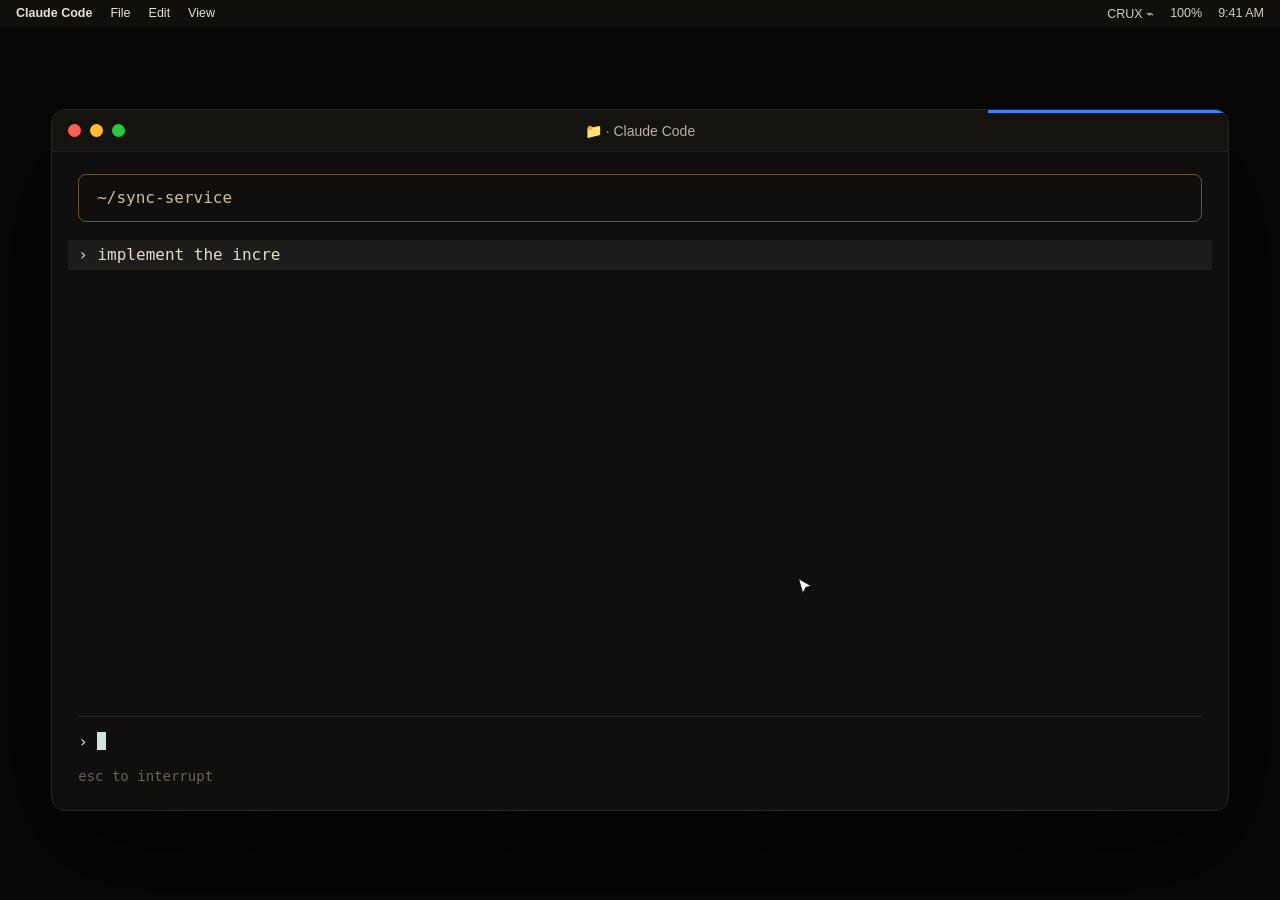
==== commit cd400c58: "Design system: extract tokens into one managed file + dark mode Make the visual language manageable " ====
--- a/docs/demo.html
+++ b/docs/demo.html
@@ -4,18 +4,88 @@
 <meta charset="utf-8"/>
 <meta name="viewport" content="width=device-width, initial-scale=1"/>
 <title>CRUX — product demo</title>
-<style>
-  :root{
-    --canvas:#fdf8ec; --soft:#f4ecd8; --card:#efe6d0; --strong:#e3d9bf; --hair:#d6ccb2;
-    --ink:#080808; --body:#2a251e; --muted:#574f41; --muted2:#83785f; --on:#fff;
-    --teal:#143030; --teal-bg:#e3ede9; --teal-line:#bcd2cb;
-    --peach:#a8541d; --peach-bg:#fbead8; --peach-line:#eccba9;
-    --coral:#bf3422; --coral-bg:#fbe2dc; --coral-line:#eebcb1;
-    --green:#15833f;
-    --r-sm:8px; --r-md:12px; --r-lg:16px; --r-xl:24px; --pill:9999px;
-    --sans:'Inter',-apple-system,BlinkMacSystemFont,'Segoe UI',Roboto,sans-serif;
-    --mono:'JetBrains Mono',ui-monospace,SFMono-Regular,Menlo,monospace;
-  }
+<style>/* ============================================================================
+   CRUX design tokens — the single source of truth for the visual system.
+   Edit values HERE; every surface (dashboard, setup wizard, demo) reads them.
+
+   Structure:
+     1. Base palette      — raw surface/text/accent values
+     2. Semantic aliases  — role-based names (prefer these in new code)
+     3. Signal tags       — the decision/requirement/constraint taxonomy colors
+     4. Radii / type      — shape + font tokens
+     5. Dark mode         — every token redefined under html.crux-dark
+   Warm, editorial, paper-like: parchment surfaces, near-black ink, three
+   editorial accent inks (teal=trusted, peach=working, coral=conflict).
+   ============================================================================ */
+
+:root {
+  /* 1. Base — surfaces (cream/parchment ramp) */
+  --canvas:#fdf8ec; --soft:#f4ecd8; --card:#efe6d0; --strong:#e3d9bf; --hair:#d6ccb2;
+  --paper:#fffdf7;                 /* near-white for floating cards (was hardcoded #fff) */
+
+  /* Base — text */
+  --ink:#080808; --body:#2a251e; --muted:#574f41; --muted2:#83785f;
+  --on:#ffffff;                    /* text on an --ink fill (flips in dark mode) */
+
+  /* Base — accents, each a fg / bg / line trio (used as MEANING, not decoration) */
+  --teal:#143030;  --teal-bg:#e3ede9;  --teal-line:#bcd2cb;   /* trusted / main graph */
+  --peach:#a8541d; --peach-bg:#fbead8; --peach-line:#eccba9;  /* working / owned */
+  --coral:#bf3422; --coral-bg:#fbe2dc; --coral-line:#eebcb1;  /* conflict / constraint / danger */
+  --green:#15833f;                 /* live / verified / success */
+
+  /* 2. Semantic aliases — reach for these when the ROLE matters more than the value */
+  --surface:var(--canvas); --surface-card:var(--paper); --surface-sunken:var(--soft);
+  --text:var(--body); --text-strong:var(--ink); --text-dim:var(--muted2);
+  --accent:var(--teal); --accent-bg:var(--teal-bg); --accent-line:var(--teal-line);
+  --danger:var(--coral); --danger-bg:var(--coral-bg); --danger-line:var(--coral-line);
+
+  /* 3. Signal/kind tags — taxonomy colors (tokenized so dark mode can adapt them) */
+  --k-decision-bg:#e3eefb;  --k-decision-fg:#1f5fb0;
+  --k-requirement-bg:#e6efe0; --k-requirement-fg:#3d6b2a;
+  --k-constraint-bg:var(--coral-bg); --k-constraint-fg:var(--coral);
+  --k-insight-bg:#fbf0d0;   --k-insight-fg:#8a6a17;
+  --k-question-bg:var(--coral-bg); --k-question-fg:var(--coral);
+  --k-prompt-bg:#eae3f5;    --k-prompt-fg:#5b3fa0;
+  --k-suggestion-bg:var(--peach-bg); --k-suggestion-fg:var(--peach);
+  --k-result-bg:#e6efe0;    --k-result-fg:#3d6b2a;
+  --k-reference-bg:var(--teal-bg); --k-reference-fg:var(--teal);
+
+  /* 4. Radii + type */
+  --r-sm:8px; --r-md:12px; --r-lg:16px; --r-xl:24px; --pill:9999px;
+  --sans:'Inter',-apple-system,BlinkMacSystemFont,'Segoe UI',Roboto,sans-serif;
+  --mono:'JetBrains Mono',ui-monospace,SFMono-Regular,Menlo,monospace;
+
+  /* shadows (borders do most of the work; elevation is rare + flat) */
+  --shadow-card:0 1px 2px rgba(20,16,8,.04);
+  --shadow-pop:0 20px 50px rgba(40,30,10,.14);
+  --ring:0 0 0 3px rgba(20,48,48,.28);
+}
+
+/* 5. Dark mode — near-black ramp, desaturated-but-readable accents.
+   Same token NAMES, so no component CSS changes are needed. */
+html.crux-dark {
+  --canvas:#0f0f0f; --soft:#1a1a1a; --card:#242424; --strong:#303030; --hair:#404040;
+  --paper:#1f1f1f;
+  --ink:#fafaf8; --body:#e8e6e2; --muted:#a6a39a; --muted2:#8b8876;
+  --on:#0f0f0f;
+
+  --teal:#6fb3b0;  --teal-bg:#15302e;  --teal-line:#2d5550;
+  --peach:#d4915c; --peach-bg:#33240f; --peach-line:#5a3f2a;
+  --coral:#ff6b5b; --coral-bg:#3a201c; --coral-line:#5a3a30;
+  --green:#52d45a;
+
+  --k-decision-bg:#16263a;  --k-decision-fg:#88b6ec;
+  --k-requirement-bg:#1b2e19; --k-requirement-fg:#84c46f;
+  --k-insight-bg:#33290f;   --k-insight-fg:#dcbb5e;
+  --k-prompt-bg:#241a33;    --k-prompt-fg:#b89ae4;
+  --k-result-bg:#1b2e19;    --k-result-fg:#84c46f;
+
+  --shadow-card:0 1px 2px rgba(0,0,0,.4);
+  --shadow-pop:0 20px 50px rgba(0,0,0,.55);
+  --ring:0 0 0 3px rgba(111,179,176,.35);
+}
+
+
   *{box-sizing:border-box}
   html,body{margin:0;height:100%}
   body{background:var(--canvas); color:var(--body); font-family:var(--sans); font-size:16px;
@@ -31,8 +101,9 @@
     padding:0 28px; background:var(--canvas); border-bottom:1px solid var(--hair)}
   .brand{display:flex; align-items:center; gap:10px; margin-right:22px}
   .brand .logo{width:30px;height:30px;border-radius:8px;display:grid;place-items:center;
-    background:var(--ink)}
+    background:var(--ink); color:var(--on)}
   .brand .logo svg{width:18px;height:18px}
+  .brand .logo svg path{stroke:currentColor} .brand .logo svg circle{fill:currentColor}
   .brand .name{font-weight:700; letter-spacing:.16em; font-size:14px; color:var(--ink)}
   .brand .sub{font-size:9px; letter-spacing:.22em; color:var(--muted2); margin-top:1px}
   .tabs{display:flex; gap:4px}
@@ -47,6 +118,9 @@
   .tab.on .badge{background:rgba(255,255,255,.2); color:#fff}
   .tab.alert .badge{background:var(--coral); color:#fff}
   .navright{margin-left:auto; display:flex; align-items:center; gap:14px}
+  .themebtn{width:30px; height:30px; border:1px solid var(--hair); background:var(--canvas); color:var(--muted);
+    border-radius:var(--pill); font-size:15px; line-height:1; display:grid; place-items:center; transition:.15s}
+  .themebtn:hover{border-color:var(--muted2); color:var(--ink)}
   .status{font-family:var(--mono); font-size:11px; color:var(--muted); border:1px solid var(--hair);
     border-radius:var(--pill); padding:5px 11px}
   .status b{color:var(--green)}
@@ -117,6 +191,15 @@
   .ev .when{font-family:var(--mono); font-size:11px; color:var(--muted2)}
   .ev .txt{font-size:13.5px; color:var(--body); margin-top:7px; line-height:1.5}
   .ev .txt b{color:var(--ink); font-weight:600}
+  .ev2{display:flex; align-items:center; gap:12px; padding:12px 0; border-top:1px solid var(--hair)}
+  .ev2:first-of-type{border-top:none}
+  .ev2 .evk{font-family:var(--mono); font-size:10px; letter-spacing:.04em; padding:3px 8px; border-radius:var(--pill); font-weight:700; flex:none}
+  .ev2 .evtxt{flex:1; min-width:0; font-size:13.5px; color:var(--body); line-height:1.45; overflow:hidden; text-overflow:ellipsis}
+  .ev2 .evtxt b{color:var(--ink); font-weight:600}
+  .ev2 .evwhen{font-size:11px; color:var(--muted2); flex:none}
+  .ev2 .evopen{font-size:12px; color:var(--teal); cursor:pointer; flex:none; white-space:nowrap}
+  .ev2 .evopen:hover{text-decoration:underline}
+  .dumpcard.hl{box-shadow:0 0 0 3px rgba(20,48,48,.28); border-color:var(--teal-line)}
 
   /* stat strip */
   .strip{display:grid; grid-template-columns:repeat(3,1fr); gap:1px; background:var(--hair);
@@ -204,7 +287,7 @@
   .lens{border:1px solid var(--hair); background:var(--canvas); color:var(--body); border-radius:var(--pill);
     padding:6px 14px; font-size:13px; cursor:pointer}
   .lens:hover{border-color:var(--muted2)}
-  .lens.on{background:var(--ink); color:#fff; border-color:var(--ink)}
+  .lens.on{background:var(--ink); color:var(--on); border-color:var(--ink)}
   .lens.new{border-style:dashed; color:var(--muted)}
   .lens .lx{margin-left:6px; opacity:.55} .lens .lx:hover{opacity:1; color:var(--coral)}
 
@@ -328,7 +411,7 @@
   .hotkeyhint .resum{color:var(--teal); cursor:pointer}
   .dumphd{font-family:var(--mono); font-size:11px; letter-spacing:.06em; text-transform:uppercase; color:var(--muted2); margin:18px 0 10px}
   .dumplist{display:flex; flex-direction:column; gap:9px}
-  .dumpcard{display:flex; align-items:flex-start; gap:11px; background:var(--card,#fff); background:#fff; border:1px solid var(--hair);
+  .dumpcard{display:flex; align-items:flex-start; gap:11px; background:var(--paper); border:1px solid var(--hair);
     border-radius:var(--r-md); padding:12px 12px 11px 12px; box-shadow:0 1px 2px rgba(20,16,8,.04)}
   .dumpcard.sorting{opacity:.7; border-style:dashed}
   .dumpcard.excluded{background:var(--soft); opacity:.62}
@@ -348,13 +431,13 @@
   .dcdel{flex:none; background:none; color:var(--muted2); font-size:18px; line-height:1; padding:0 2px}
   .dcdel:hover{color:var(--coral)}
   .kind{font-family:var(--mono); font-size:9px; letter-spacing:.04em; text-transform:uppercase; padding:2px 8px; border-radius:var(--pill); background:var(--soft); color:var(--muted); font-weight:600}
-  .k-reference{background:var(--teal-bg); color:var(--teal)} .k-prompt{background:#eae3f5; color:#5b3fa0}
-  .k-suggestion{background:var(--peach-bg); color:var(--peach)} .k-result{background:#e6efe0; color:#3d6b2a}
-  .k-insight{background:#fbf0d0; color:#8a6a17} .k-question{background:var(--coral-bg); color:var(--coral)}
+  .k-reference{background:var(--k-reference-bg); color:var(--k-reference-fg)} .k-prompt{background:var(--k-prompt-bg); color:var(--k-prompt-fg)}
+  .k-suggestion{background:var(--k-suggestion-bg); color:var(--k-suggestion-fg)} .k-result{background:var(--k-result-bg); color:var(--k-result-fg)}
+  .k-insight{background:var(--k-insight-bg); color:var(--k-insight-fg)} .k-question{background:var(--k-question-bg); color:var(--k-question-fg)}
   /* signals — the high-value entries that drive working memory */
-  .k-decision{background:#e3eefb; color:#1f5fb0; font-weight:700}
-  .k-requirement{background:#e6efe0; color:#3d6b2a; font-weight:700}
-  .k-constraint{background:var(--coral-bg); color:var(--coral); font-weight:700}
+  .k-decision{background:var(--k-decision-bg); color:var(--k-decision-fg); font-weight:700}
+  .k-requirement{background:var(--k-requirement-bg); color:var(--k-requirement-fg); font-weight:700}
+  .k-constraint{background:var(--k-constraint-bg); color:var(--k-constraint-fg); font-weight:700}
   .bgwrap{margin-top:20px} .bgwrap summary{font-family:var(--mono); font-size:11px; color:var(--muted2); cursor:pointer; text-transform:uppercase; letter-spacing:.06em}
   .bgwrap .bgbox{margin-top:10px}
   .bgbox{background:var(--soft); border:1px solid var(--hair); border-radius:var(--r-md); padding:14px 16px;
@@ -369,7 +452,7 @@
   .kbhdrow{display:flex; align-items:flex-start; justify-content:space-between; gap:16px}
   .kbtoggle{display:inline-flex; gap:2px; background:var(--card); border:1px solid var(--hair); border-radius:var(--pill); padding:3px; flex:none}
   .kbtog{border:none; background:none; color:var(--muted); font-size:13px; padding:6px 14px; border-radius:var(--pill)}
-  .kbtog.on{background:var(--ink); color:#fff}
+  .kbtog.on{background:var(--ink); color:var(--on)}
   /* chat fills the viewport: header + input pinned, only the stream scrolls.
      In ask mode the body scroll is locked (see body.kb-ask) so nothing drifts. */
   .askview{display:flex; flex-direction:column; height:calc(100vh - 100px); min-height:440px}
@@ -422,7 +505,7 @@
   .fp-title{font-size:22px; font-weight:600; color:var(--ink); margin:10px 0 12px; line-height:1.2}
   .fp-stmt{background:var(--soft); border:1px solid var(--hair); border-radius:var(--r-md); padding:14px 16px; font-size:15px; line-height:1.5}
   .fp-meta{display:flex; gap:6px; align-items:center; margin:12px 0}
-  .fp-raw{background:var(--card); background:#fff; border:1px solid var(--hair); border-radius:var(--r-md); padding:14px 16px; font-size:13.5px; line-height:1.55; color:var(--body); white-space:pre-wrap}
+  .fp-raw{background:var(--paper); border:1px solid var(--hair); border-radius:var(--r-md); padding:14px 16px; font-size:13.5px; line-height:1.55; color:var(--body); white-space:pre-wrap}
   .edges{display:flex; flex-direction:column; gap:8px}
   .edge{font-size:13px; color:var(--muted)} .el{font-family:var(--mono); font-size:10px; text-transform:uppercase; color:var(--muted2); margin-right:8px}
   .ep{display:inline-block; background:var(--soft); border:1px solid var(--hair); border-radius:var(--pill); padding:4px 10px; font-size:12.5px; color:var(--ink); margin:0 4px 4px 0; cursor:pointer}
@@ -445,11 +528,11 @@
   .navitem{padding:9px 11px; border-radius:var(--r-sm); cursor:pointer; border:1px solid transparent}
   .navitem:hover{background:var(--soft)}
   .navitem.sel{background:var(--ink)}
-  .navitem.sel .nt{color:#fff}
+  .navitem.sel .nt{color:var(--on)}
   .navitem .nt{font-size:13.5px; color:var(--ink); font-weight:500; line-height:1.35;
     overflow:hidden; text-overflow:ellipsis; white-space:nowrap}
   .navitem .ni{display:flex; align-items:center; gap:6px; margin-top:5px}
-  .navitem.sel .ipill{background:rgba(255,255,255,.18); color:#fff}
+  .navitem.sel .ipill{background:rgba(255,255,255,.18); color:var(--on)}
   .nbadge{font-family:var(--mono); font-size:10px; color:var(--muted2)}
   .navitem.sel .nbadge{color:rgba(255,255,255,.7)}
   .kbdetail{background:var(--canvas); border:1px solid var(--hair); border-radius:var(--r-lg); padding:28px 30px}
@@ -477,7 +560,7 @@
   .empty .big{font-size:20px; color:var(--muted); margin-bottom:8px; font-weight:500}
 
   .toast{position:fixed; bottom:26px; left:50%; transform:translateX(-50%) translateY(16px); z-index:60;
-    background:var(--ink); color:#fff; border-radius:var(--r-md); padding:12px 20px; font-size:14px; opacity:0;
+    background:var(--ink); color:var(--on); border-radius:var(--r-md); padding:12px 20px; font-size:14px; opacity:0;
     transition:.3s; pointer-events:none}
   .toast.on{opacity:1; transform:translateX(-50%)}
   footer{background:var(--soft); border-top:1px solid var(--hair); padding:34px 28px; text-align:center;
@@ -619,7 +702,7 @@
 <div class="menubar"><span class="ap">Claude Code</span><span>File</span><span>Edit</span><span>View</span><span class="mr"><span>CRUX ⌁</span><span>100%</span><span>9:41 AM</span></span></div>
 <nav>
   <div class="brand">
-    <span class="logo"><svg viewBox="0 0 24 24" fill="none"><path d="M12 2 L20 7 L20 17 L12 22 L4 17 L4 7 Z" stroke="#fffaf0" stroke-width="1.6"/><circle cx="12" cy="12" r="3" fill="#fffaf0"/></svg></span>
+    <span class="logo"><svg viewBox="0 0 24 24" fill="none"><path d="M12 2 L20 7 L20 17 L12 22 L4 17 L4 7 Z" stroke-width="1.6"/><circle cx="12" cy="12" r="3"/></svg></span>
     <div><div class="name">CRUX</div><div class="sub">CONTEXT BRAIN</div></div>
   </div>
   <div class="tabs" id="tabs">
@@ -630,6 +713,7 @@
     <button class="tab" data-v="activity"><svg viewBox="0 0 24 24"><path d="M13 2 3 14h8l-1 8 10-12h-8l1-8Z"/></svg> Activity</button>
   </div>
   <div class="navright">
+    <button class="themebtn" id="themebtn" onclick="toggleTheme()" title="Toggle dark mode" aria-label="Toggle dark mode">◐</button>
     <span class="status">Local · <b>READY</b></span>
     <span class="who"><span class="av" id="av">U</span><span id="whoname">You</span></span>
   </div>
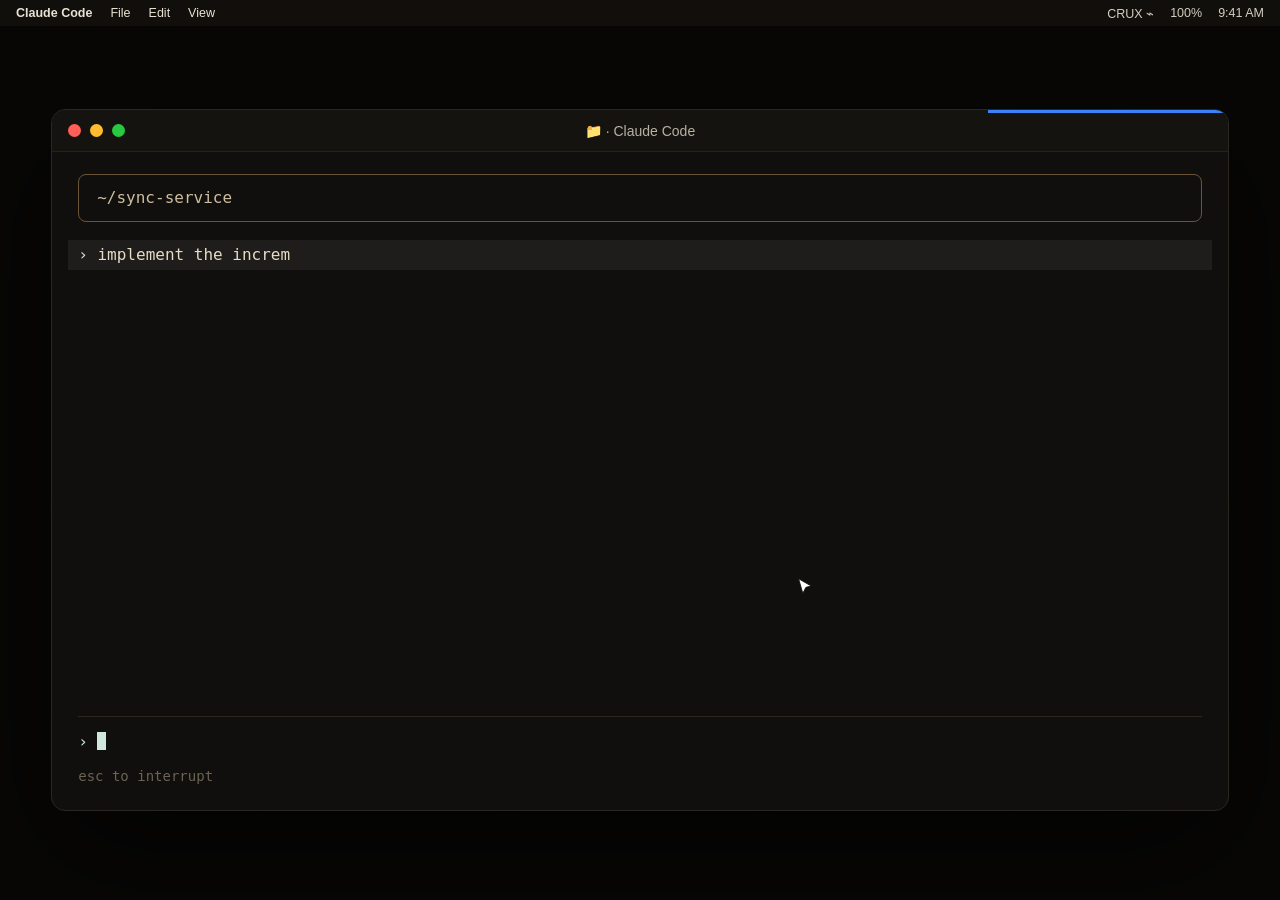
==== commit 2d63c064: "KB: subject-scoped retrieval — sharper, simpler (the synthesized system) Adds a free-form 'subject' " ====
--- a/docs/demo.html
+++ b/docs/demo.html
@@ -322,6 +322,8 @@
   .fsel .lbl{color:var(--muted2); font-family:var(--mono); font-size:10px; text-transform:uppercase}
   .fsel select{border:none; background:none; color:var(--ink); font-family:var(--sans); font-size:13px;
     font-weight:500; outline:none; cursor:pointer; padding:6px 4px}
+  .fsel .subin{border:none; background:none; color:var(--ink); font-family:var(--sans); font-size:13px;
+    font-weight:500; outline:none; padding:6px 4px; width:150px}
   .fhint{margin-top:10px; font-size:12.5px; color:var(--muted); line-height:1.5;
     background:var(--teal-bg); border:1px solid var(--teal-line); border-radius:var(--r-md); padding:10px 13px}
   .fhint b{color:var(--teal)}
@@ -777,7 +779,6 @@
     </div>
     </div>
 </div>
-<footer>CRUX · LOCAL-FIRST CONTEXT LAYER · YOUR DATA NEVER LEAVES THIS MACHINE</footer>
 
 <div class="termapp" id="termapp">
   <div class="ccwin">
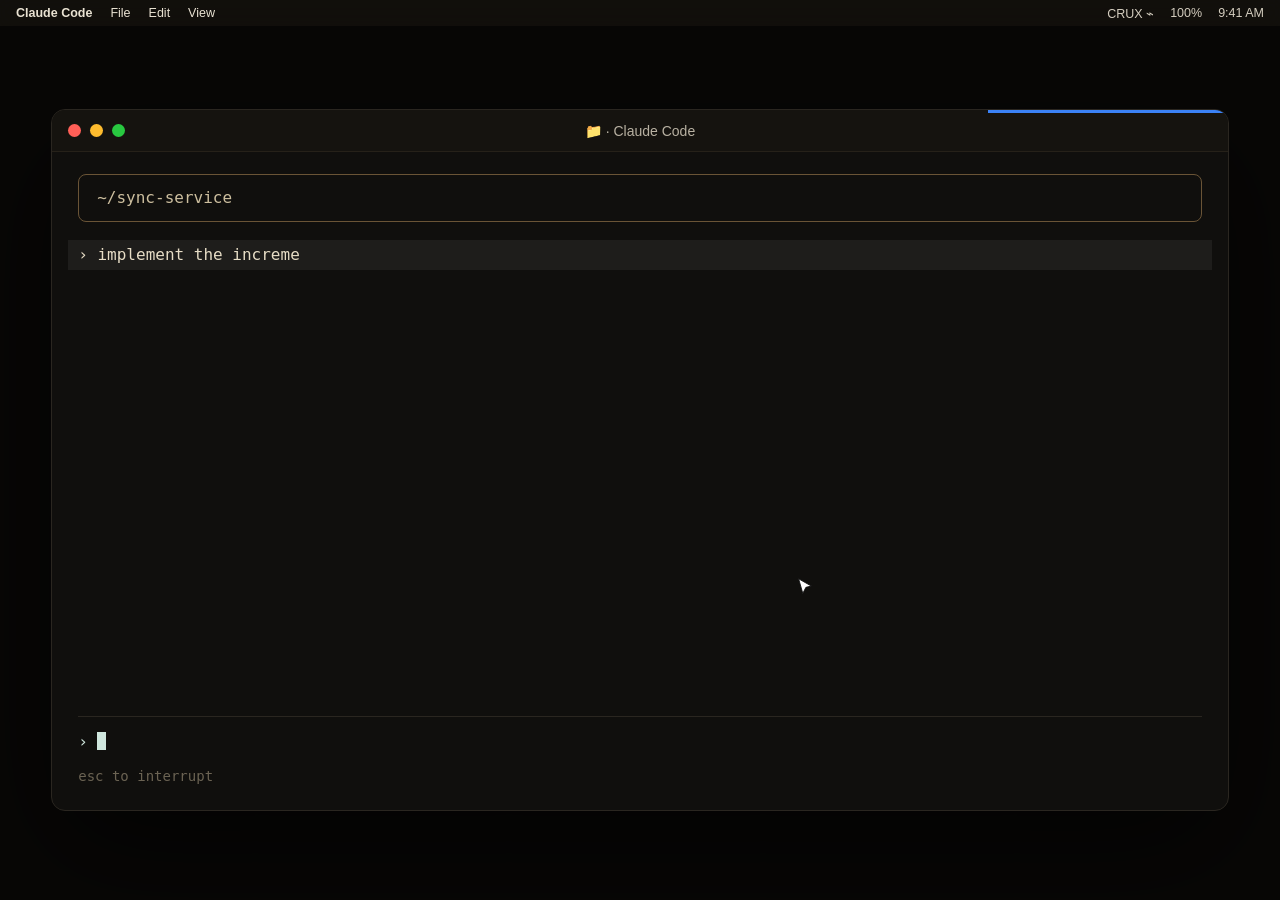
==== commit 85e6487a: "Working: live auto-refresh + capture-first layout No more manual refresh / refine — the open Working" ====
--- a/docs/demo.html
+++ b/docs/demo.html
@@ -349,6 +349,9 @@
   @media(max-width:980px){.tcols{grid-template-columns:1fr}}
   .ownedtag,.autotag{font-family:var(--mono); font-size:10px; padding:2px 7px; border-radius:var(--pill); margin-left:6px}
   .ownedtag{background:var(--peach-bg); color:var(--peach)} .autotag{background:var(--teal-bg); color:var(--teal)}
+  .livetag{font-family:var(--mono); font-size:10px; color:var(--green)}
+  .syncing{font-family:var(--mono); font-size:10px; color:var(--peach); animation:pulse 1.1s ease-in-out infinite}
+  @keyframes pulse{50%{opacity:.4}}
   .resum{float:right; cursor:pointer; color:var(--muted2); font-family:var(--sans); text-transform:none;
     letter-spacing:0; font-size:12px} .resum:hover{color:var(--ink)}
   .statebox{width:100%; min-height:150px; border:1px solid var(--hair); background:var(--canvas);
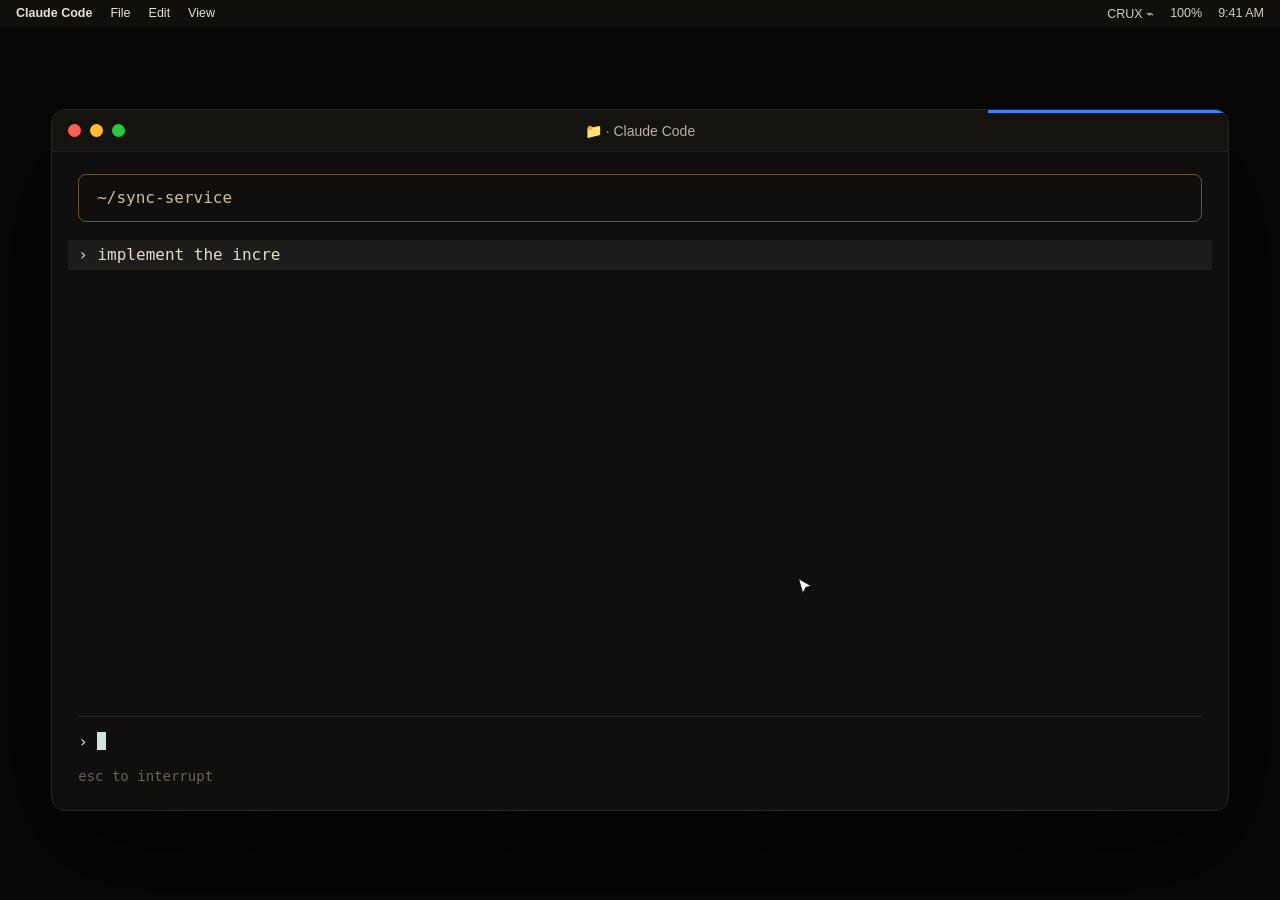
==== commit 9d25c0a4: "Working: two-column layout — distilled context (left) + activity stream (right) Reworks the thread v" ====
--- a/docs/demo.html
+++ b/docs/demo.html
@@ -385,6 +385,22 @@
   .sesmeta{font-family:var(--mono); font-size:10px; color:var(--muted2); margin-bottom:3px}
   .sessum{font-size:13px; line-height:1.5; color:var(--body); white-space:pre-wrap}
   /* thread = stable INTENT (north star) + evolving WORKING MEMORY + a list of dumps */
+  /* two-column thread: left = distilled context, right = live activity stream */
+  .threadgrid{display:grid; grid-template-columns:360px 1fr; gap:24px; align-items:start; margin-top:6px}
+  @media(max-width:1000px){.threadgrid{grid-template-columns:1fr}}
+  .thread-aside{position:sticky; top:78px}
+  @media(max-width:1000px){.thread-aside{position:static}}
+  .ctxsummary{background:var(--soft); border:1px solid var(--hair); border-radius:var(--r-lg); overflow:hidden}
+  .cshead{font-weight:600; color:var(--ink); font-size:16px; padding:15px 18px; border-bottom:1px solid var(--hair)}
+  .cssec{padding:14px 18px; border-bottom:1px solid var(--hair)} .cssec:last-child{border-bottom:none}
+  .cslbl{display:flex; align-items:center; gap:8px; font-family:var(--mono); font-size:10px; letter-spacing:.06em;
+    text-transform:uppercase; color:var(--muted2); margin-bottom:9px}
+  .cslbl .csright{margin-left:auto; display:flex; gap:8px; align-items:center}
+  .cssec .intbox{min-height:40px; font-size:14px; background:var(--paper)}
+  .cssec .ctxbox{min-height:200px; font-size:13.5px; background:var(--paper)}
+  .cssec .bgbox{max-height:220px; margin:0}
+  .thread-main{min-width:0}
+  .thread-main .threadhd{margin-bottom:14px; align-items:center}
   .intpanel{background:var(--soft); border:1px solid var(--hair); border-left:3px solid var(--ink); border-radius:var(--r-lg); padding:14px 18px; margin-bottom:14px}
   .intlbl{font-family:var(--mono); font-size:11px; letter-spacing:.05em; text-transform:uppercase; color:var(--muted); flex:1; min-width:0}
   .intbox{width:100%; min-height:46px; border:1px solid var(--hair); background:var(--canvas);
